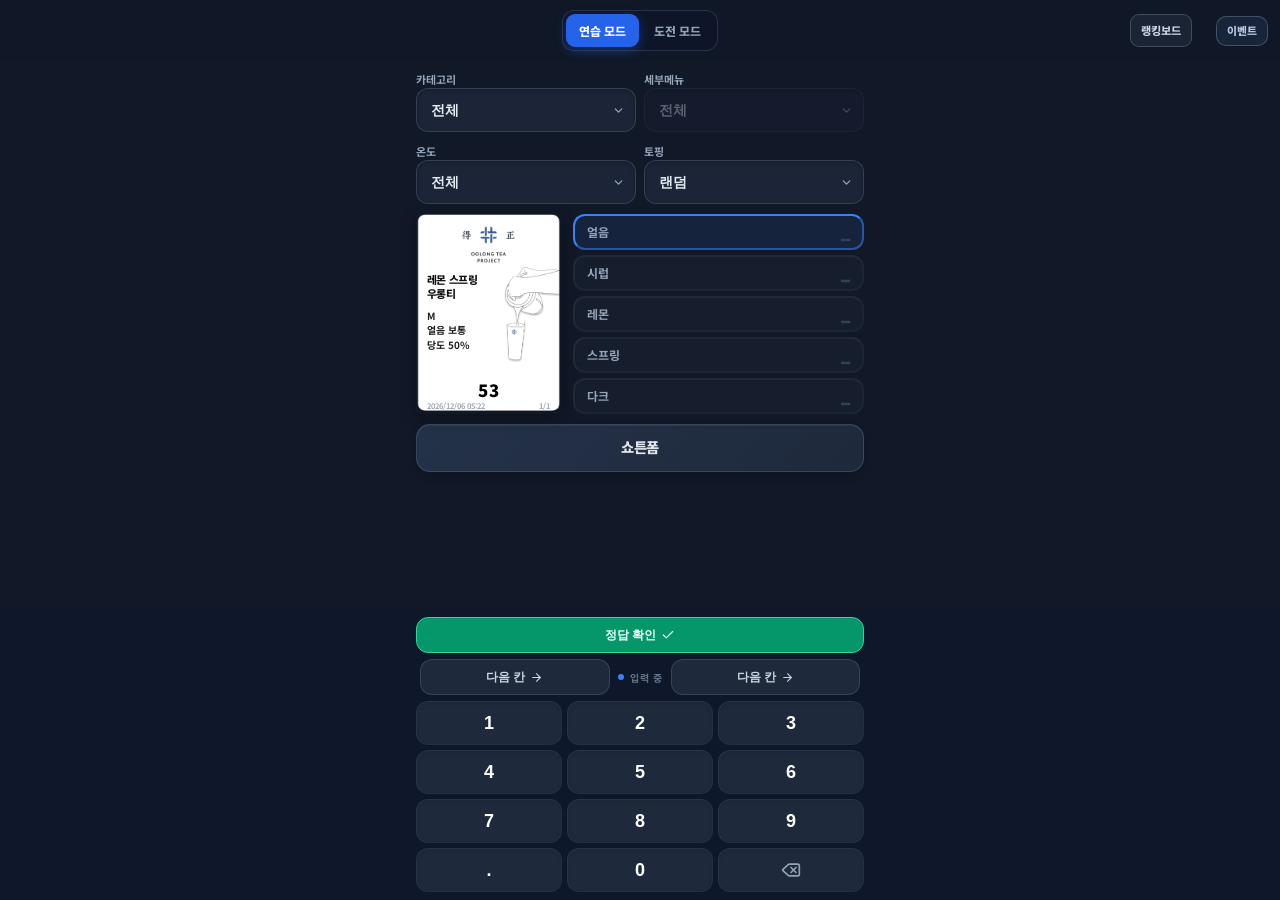
==== index.html @ 14702114 "Show Google login above event overlay" ====
<!DOCTYPE html>
<html lang="ko">
<head>
  <meta charset="utf-8">
  <meta name="viewport" content="width=device-width, initial-scale=1, maximum-scale=1, viewport-fit=cover, user-scalable=no">
  <title>더정 우롱티 프로젝트 - 트레이닝 룸</title>
  <meta name="description" content="매장 통합 관리 가이드 시스템">
  <meta http-equiv="Cache-Control" content="no-cache, no-store, must-revalidate">
  <meta http-equiv="Pragma" content="no-cache">
  <meta http-equiv="Expires" content="0">
  <meta name="app-build" content="1792740400">
  <link rel="preconnect" href="https://fonts.googleapis.com">
  <link rel="preconnect" href="https://fonts.gstatic.com" crossorigin>
  <link href="https://fonts.googleapis.com/css2?family=Noto+Sans+KR:wght@400;500;600;700;800;900&family=Noto+Serif+KR:wght@700;900&family=Outfit:wght@600;700;800;900&display=swap" rel="stylesheet">
  <link rel="stylesheet" href="style.css?v=1792740600">
</head>
<body class="antialiased bg-[#111827] text-white">
  <div class="app-wrapper min-h-[100dvh] flex flex-col font-outfit pb-4 safe-bottom relative">
    
    <!-- Top Bar Navigation -->
    <header class="quiz-header px-4 py-2.5 sm:px-6 border-b border-white/5 bg-[#111827]/90 backdrop-blur-md z-10">
      <div class="mode-switch" role="tablist" aria-label="퀴즈 모드 선택">
        <button id="btnPracticeMode" class="mode-switch__button is-active" type="button" role="tab" aria-selected="true">연습 모드</button>
        <button id="btnChallengeMode" class="mode-switch__button" type="button" role="tab" aria-selected="false">도전 모드</button>
      </div>
      <button id="btnEventMode" class="event-board-button" type="button" aria-selected="false">이벤트</button>
      <button id="btnRankingMode" class="ranking-board-button hidden" type="button" aria-selected="false">랭킹보드</button>
      <div id="challengeTimer" class="challenge-timer hidden" aria-live="polite">00:00</div>
    </header>

    <!-- Main Stage Content -->
    <div id="quizMain" class="flex-1 overflow-y-auto px-4 pt-2.5 pb-2">
      <div class="max-w-md mx-auto pb-2">
        
        <!-- Filter Controls (Sequential: Category -> Submenu -> Temp -> Topping) -->
        <div id="filterPanel" class="flex flex-col gap-2 mb-2.5 animate-in fade-in relative z-20">
          <!-- Row 1: Category & Submenu Dropdowns -->
          <div class="grid grid-cols-2 gap-2">
            <div>
              <label class="block text-[11px] font-bold text-slate-400 mb-1 ml-0.5">카테고리</label>
              <select id="selectCategory" class="filter-select w-full" title="카테고리 선택">
                <option value="all">전체</option>
                <option value="오리지널 티">오리지널 티</option>
                <option value="클래식 밀크티">클래식 밀크티</option>
                <option value="신선한 우유">신선한 우유</option>
                <option value="치즈 밀크폼">치즈 밀크폼</option>
                <option value="더블 과일티">더블 과일티</option>
              </select>
            </div>
            <div>
              <label class="block text-[11px] font-bold text-slate-400 mb-1 ml-0.5">세부메뉴</label>
              <select id="selectMenu" disabled class="filter-select w-full" title="세부메뉴 선택">
                <option value="all">전체</option>
              </select>
            </div>
          </div>

          <!-- Row 2: Temperature & Topping Combination Filters -->
          <div class="grid grid-cols-2 gap-2">
            <div>
              <label class="block text-[11px] font-bold text-slate-400 mb-1 ml-0.5">온도</label>
              <select id="selectTemp" class="filter-select w-full" title="온도 선택">
                <option value="all">전체</option>
                <option value="ice">ICE</option>
                <option value="hot">HOT</option>
              </select>
            </div>
            <div>
              <label class="block text-[11px] font-bold text-slate-400 mb-1 ml-0.5">토핑</label>
              <select id="selectTopping" class="filter-select w-full" title="토핑 선택">
                <option value="all">랜덤</option>
                <option value="with">토핑 O</option>
                <option value="without">토핑 X</option>
              </select>
            </div>
          </div>
        </div>

        <!-- Problem Stage: Left Sticker & Right Fields (Top-Aligned) -->
        <div id="quizProblemStage" class="flex flex-row gap-3 mt-1 items-start">
          
          <!-- Exact Photo-Matched Sticker Card (Noto Sans KR font on dejeng_real_bg.png) -->
          <div id="dejengSticker" class="dejeng-sticker-card shrink-0">
            <!-- Dynamically populated via renderSticker() -->
          </div>

          <!-- Right Column: Recipe Fields (Top aligned with sticker) -->
          <div class="flex-1 flex flex-col min-w-0">
            <div id="recipeFieldsContainer" class="flex flex-col gap-2">
              <!-- Dynamically populated via renderInputFields() -->
            </div>
          </div>

        </div>

        <!-- Shorten Form Quick Access (라벨지 - 넘버패드 사이 항시 노출) -->
        <div id="shortenPromptContainer" class="mt-2">
          <button id="btnProblemShorten" type="button" class="problem-shorten-button">
            <span class="problem-shorten-button__label">쇼튼폼</span>
          </button>
          <button id="btnRestartChallenge" type="button" class="challenge-restart-button hidden">다시하기</button>
          <p id="challengeRuleNotice" class="challenge-rule-notice hidden">도전 모드 · 빈칸 오답 2개까지 기록 반영</p>
          <div id="challengeAllowance" class="challenge-allowance hidden" aria-live="polite">
            <span class="challenge-allowance__label">오답 허용</span>
            <span id="challengeAllowanceOne" class="challenge-allowance__life" aria-hidden="true"></span>
            <span id="challengeAllowanceTwo" class="challenge-allowance__life" aria-hidden="true"></span>
            <strong id="challengeAllowanceText">2 / 2</strong>
          </div>
        </div>

        <section id="challengeRankingComingSoon" class="ranking-coming-soon hidden" aria-live="polite">
          <p>COMING SOON</p>
        </section>
        <section id="challengeEvent" class="challenge-event hidden" aria-labelledby="challengeEventTitle">
          <header class="challenge-event__header">
            <p>EVENT</p>
            <h2 id="challengeEventTitle">7등의 시간을 맞춰라!!!</h2>
            <span>7등 기록의 초와 1/100초를 맞혀 보세요</span>
          </header>
          <p id="challengePredictionSaved" class="challenge-event__saved" aria-live="polite"></p>
          <button id="btnOpenPredictionModal" class="challenge-event__apply" type="button">응모하기</button>

          <section class="challenge-event__mystery" aria-label="비공개 내 순위">
            <p class="challenge-event__mystery-label">랭킹보드</p>
            <div class="challenge-event__slots">
              <div>???</div><div>???</div><div>???</div>
              <div id="challengeEventMyRecord" class="challenge-event__slot--mine">???</div>
              <div>???</div><div>???</div><div>???</div>
            </div>
          </section>
          <button id="btnStartChallengeFromEvent" class="challenge-event__start" type="button">음료퀴즈 도전하기</button>
        </section>
        <section id="challengeRanking" class="challenge-ranking hidden" aria-live="polite" aria-hidden="true">
          <header class="challenge-ranking__title">
            <span aria-hidden="true">🏆</span>
            <div>
              <p>CHALLENGE LEADERBOARD</p>
              <h2>랭킹보드</h2>
            </div>
          </header>
          <div class="challenge-ranking__grid">
            <section class="challenge-ranking__section challenge-ranking__section--alltime">
              <header><span aria-hidden="true">🏅</span><h3>역대 기록</h3></header>
              <div id="challengeAllTimeRanking" class="challenge-ranking__list"></div>
              <button id="btnShowAllTimeRanking" class="challenge-ranking__more" type="button">전체 순위</button>
            </section>
            <section class="challenge-ranking__section challenge-ranking__section--monthly">
              <header><span aria-hidden="true">↻</span><h3>이번 달 랭킹</h3></header>
              <div id="challengeCurrentRanking" class="challenge-ranking__list"></div>
            </section>
            <section id="challengePastRankings" class="challenge-ranking__section challenge-ranking__section--champion hidden">
              <header><span aria-hidden="true">♛</span><h3>과거 월간 챔피언</h3></header>
              <div id="challengePastRankingList"></div>
            </section>
          </div>
        </section>

      </div>
    </div>

    <!-- Bottom Controls & Keypad (Fixed Dock) -->
    <div id="quizDock" class="border-t border-white/5 bg-slate-900 flex-shrink-0 p-3 pb-6 safe-bottom">
      <div class="max-w-md mx-auto">
        
        <button id="btnAction" type="button" class="quiz-check-button">
          <span>정답 확인</span>
          <svg xmlns="http://www.w3.org/2000/svg" width="14" height="14" viewBox="0 0 24 24" fill="none" stroke="currentColor" stroke-width="2" stroke-linecap="round" stroke-linejoin="round"><polyline points="20 6 9 17 4 12"/></svg>
        </button>

        <!-- Dual next controls -->
        <div class="quiz-action-row mb-2.5 px-1">
          <button id="btnNextField" type="button" class="quiz-next-button">
            <span>다음 칸</span>
            <svg xmlns="http://www.w3.org/2000/svg" width="13" height="13" viewBox="0 0 24 24" fill="none" stroke="currentColor" stroke-width="2" stroke-linecap="round" stroke-linejoin="round"><path d="M5 12h14"/><path d="m12 5 7 7-7 7"/></svg>
          </button>
          
          <span class="text-[10px] font-bold text-slate-500 uppercase tracking-widest flex items-center gap-1.5 text-center">
            <div id="statusDot" class="w-1.5 h-1.5 rounded-full animate-pulse shrink-0 bg-blue-500"></div>
            <span id="statusText">입력 중</span>
          </span>

          <button id="btnNextFieldRight" type="button" class="quiz-next-button">
            <span>다음 칸</span>
            <svg xmlns="http://www.w3.org/2000/svg" width="13" height="13" viewBox="0 0 24 24" fill="none" stroke="currentColor" stroke-width="2" stroke-linecap="round" stroke-linejoin="round"><path d="M5 12h14"/><path d="m12 5 7 7-7 7"/></svg>
          </button>
        </div>

        <!-- Numeric Keypad Grid (1-9, ., 0, DEL) -->
        <div class="grid grid-cols-3 gap-1.5 sm:gap-2">
          <button type="button" class="pad-key-btn h-11 sm:h-13 rounded-xl flex items-center justify-center text-lg sm:text-xl font-black transition-all border shadow-inner bg-slate-800 hover:bg-slate-700 active:bg-slate-600 text-white border-white/5" data-key="1">1</button>
          <button type="button" class="pad-key-btn h-11 sm:h-13 rounded-xl flex items-center justify-center text-lg sm:text-xl font-black transition-all border shadow-inner bg-slate-800 hover:bg-slate-700 active:bg-slate-600 text-white border-white/5" data-key="2">2</button>
          <button type="button" class="pad-key-btn h-11 sm:h-13 rounded-xl flex items-center justify-center text-lg sm:text-xl font-black transition-all border shadow-inner bg-slate-800 hover:bg-slate-700 active:bg-slate-600 text-white border-white/5" data-key="3">3</button>
          <button type="button" class="pad-key-btn h-11 sm:h-13 rounded-xl flex items-center justify-center text-lg sm:text-xl font-black transition-all border shadow-inner bg-slate-800 hover:bg-slate-700 active:bg-slate-600 text-white border-white/5" data-key="4">4</button>
          <button type="button" class="pad-key-btn h-11 sm:h-13 rounded-xl flex items-center justify-center text-lg sm:text-xl font-black transition-all border shadow-inner bg-slate-800 hover:bg-slate-700 active:bg-slate-600 text-white border-white/5" data-key="5">5</button>
          <button type="button" class="pad-key-btn h-11 sm:h-13 rounded-xl flex items-center justify-center text-lg sm:text-xl font-black transition-all border shadow-inner bg-slate-800 hover:bg-slate-700 active:bg-slate-600 text-white border-white/5" data-key="6">6</button>
          <button type="button" class="pad-key-btn h-11 sm:h-13 rounded-xl flex items-center justify-center text-lg sm:text-xl font-black transition-all border shadow-inner bg-slate-800 hover:bg-slate-700 active:bg-slate-600 text-white border-white/5" data-key="7">7</button>
          <button type="button" class="pad-key-btn h-11 sm:h-13 rounded-xl flex items-center justify-center text-lg sm:text-xl font-black transition-all border shadow-inner bg-slate-800 hover:bg-slate-700 active:bg-slate-600 text-white border-white/5" data-key="8">8</button>
          <button type="button" class="pad-key-btn h-11 sm:h-13 rounded-xl flex items-center justify-center text-lg sm:text-xl font-black transition-all border shadow-inner bg-slate-800 hover:bg-slate-700 active:bg-slate-600 text-white border-white/5" data-key="9">9</button>
          <button type="button" class="pad-key-btn h-11 sm:h-13 rounded-xl flex items-center justify-center text-lg sm:text-xl font-black transition-all border shadow-inner bg-slate-800 hover:bg-slate-700 active:bg-slate-600 text-white border-white/5" data-key=".">.</button>
          <button type="button" class="pad-key-btn h-11 sm:h-13 rounded-xl flex items-center justify-center text-lg sm:text-xl font-black transition-all border shadow-inner bg-slate-800 hover:bg-slate-700 active:bg-slate-600 text-white border-white/5" data-key="0">0</button>
          <button type="button" class="pad-key-btn h-11 sm:h-13 rounded-xl flex items-center justify-center text-lg sm:text-xl font-black transition-all border shadow-inner bg-slate-800 hover:bg-slate-700 active:bg-slate-600 text-white border-white/5" data-key="DEL">
            <svg xmlns="http://www.w3.org/2000/svg" width="20" height="20" viewBox="0 0 24 24" fill="none" stroke="currentColor" stroke-width="2" stroke-linecap="round" stroke-linejoin="round" class="text-slate-400">
              <path d="M10 5a2 2 0 0 0-1.344.519l-6.328 5.74a1 1 0 0 0 0 1.481l6.328 5.741A2 2 0 0 0 10 19h10a2 2 0 0 0 2-2V7a2 2 0 0 0-2-2z"/>
              <path d="m12 9 6 6"/>
              <path d="m18 9-6 6"/>
            </svg>
          </button>
        </div>

      </div>
    </div>

  </div>

  <!-- Shorten Form Modal (쇼튼 폼 팝업 - 원본 이미지) -->
  <div id="shortenModal" class="shorten-modal-overlay">
    <div id="shortenModalCard" class="shorten-modal-card">
      <img id="shortenModalImage" src="shorten_table.png" alt="Formula Shorten Reference Table. Pinch with two fingers to zoom." class="w-full h-auto block select-none rounded">
    </div>
  </div>

  <!-- Challenge countdown: starts immediately after the mode is selected. -->
  <div id="challengeCountdown" class="challenge-countdown hidden" aria-live="assertive" aria-label="도전 시작 카운트다운">
    <strong id="challengeCountdownNumber">3</strong>
    <span>도전 시작</span>
  </div>

  <!-- Challenge mode result. Form submit remains separate so the user can review it. -->
  <div id="challengeResult" class="challenge-overlay hidden" role="dialog" aria-modal="true" aria-labelledby="challengeResultTitle">
    <section class="challenge-card">
      <p class="challenge-eyebrow">10문제 완료</p>
      <h2 id="challengeResultTitle">도전 결과</h2>
      <div id="challengeResultStats" class="challenge-result-stats"></div>
      <p id="challengeResultMessage" class="challenge-copy"></p>
      <div id="challengeEmployeePicker" class="hidden">
        <label class="challenge-label" for="challengeEmployee">기록할 직원명 선택</label>
        <select id="challengeEmployee" class="challenge-select">
          <option value="">직원명을 선택하세요</option>
        </select>
        <p id="challengeSetupError" class="challenge-error hidden" role="alert">직원명을 선택해 주세요.</p>
      </div>
      <div class="challenge-actions challenge-actions--stack">
        <button id="btnSubmitRecord" class="challenge-primary hidden" type="button">기록하기</button>
        <button id="btnSkipRecord" class="challenge-secondary" type="button">기록하지 않기</button>
      </div>
    </section>
  </div>

  <div id="challengePredictionModal" class="challenge-overlay hidden" role="dialog" aria-modal="true" aria-labelledby="challengePredictionModalTitle">
    <section class="challenge-card challenge-prediction-modal__card">
      <button id="btnClosePredictionModal" class="challenge-prediction-modal__close" type="button" aria-label="응모 창 닫기">×</button>
      <p class="challenge-eyebrow">EVENT ENTRY</p>
      <h2 id="challengePredictionModalTitle">7등의 시간을 맞춰라!!!</h2>
      <form id="challengePredictionForm" class="challenge-event__form">
        <fieldset>
          <legend>예측 초</legend>
          <div class="challenge-event__time-picker" aria-label="예측 시간 입력">
            <label><input id="challengePredictionSeconds" type="text" inputmode="numeric" pattern="[0-9]*" maxlength="2" aria-label="초" placeholder="00" autocomplete="off"><span>초</span></label>
            <b>.</b>
            <label><input id="challengePredictionCentiseconds" type="text" inputmode="numeric" pattern="[0-9]*" maxlength="2" aria-label="1/100초" placeholder="00" autocomplete="off"><span>1/100초</span></label>
          </div>
        </fieldset>
        <label class="challenge-event__employee">본인 이름
          <select id="challengePredictionEmployee" required>
            <option value="">직원명 선택</option>
          </select>
        </label>
        <button type="submit">제출</button>
      </form>
    </section>
  </div>

  <div id="allTimeRankingModal" class="ranking-modal hidden" role="dialog" aria-modal="true" aria-labelledby="allTimeRankingTitle">
    <section class="ranking-modal__card">
      <header class="ranking-modal__header">
        <div><p>🏅 전체 순위</p><h2 id="allTimeRankingTitle">역대 기록</h2></div>
        <button id="btnCloseAllTimeRanking" class="ranking-modal__close" type="button" aria-label="전체 순위 닫기">×</button>
      </header>
      <div id="challengeAllTimeFullRanking" class="ranking-modal__list"></div>
    </section>
  </div>

  <script src="https://accounts.google.com/gsi/client" async defer></script>
  <script src="record-service.js?v=1792740500"></script>
  <script src="challenge-event.js?v=1792740500"></script>
  <script src="app.js?v=1792740500"></script>
</body>
</html>
---- style.css ----
/* --- Global Reset & Color Theme matching oolongteaproject.vercel.app --- */
* {
  margin: 0;
  padding: 0;
  box-sizing: border-box;
  -webkit-tap-highlight-color: transparent;
}

body {
  font-family: 'Outfit', 'Noto Sans KR', -apple-system, BlinkMacSystemFont, sans-serif;
  background-color: #111827;
  color: #f8fafc;
  min-height: 100vh;
  min-height: 100dvh;
  overflow-x: hidden;
  user-select: none;
  -webkit-user-select: none;
}

/* Keep quiz controls at the intended scale on mobile. The shorten-form popup
   overrides this with its own two-finger zoom handler. */
html,
body,
.app-wrapper {
  touch-action: manipulation;
}

.app-wrapper {
  min-height: 100vh;
  min-height: 100dvh;
  display: flex;
  flex-direction: column;
}

/* Safe Area Support */
.safe-bottom {
  padding-bottom: env(safe-area-inset-bottom, 1rem);
}

/* Sticker Card Styles (Enforcing Noto Sans KR) */
.dejeng-sticker-card {
  width: 145px;
  height: 200px;
  background-image: url('dejeng_real_bg.png');
  background-size: 100% 100%;
  background-repeat: no-repeat;
  position: relative;
  overflow: hidden;
  border-radius: 4px;
  box-shadow: 0 4px 15px rgba(0, 0, 0, 0.3);
  font-family: 'Noto Sans KR', sans-serif !important;
  user-select: none;
  flex-shrink: 0;
}

.st-real-title {
  position: absolute;
  top: 29.5%;
  left: 7.5%;
  max-width: 90%;
  font-family: 'Noto Sans KR', sans-serif !important;
  font-size: 0.68rem;
  font-weight: 800;
  line-height: 1.25;
  color: #111111;
  letter-spacing: -0.4px;
  z-index: 2;
}

.st-real-title div {
  white-space: nowrap !important;
  overflow: visible !important;
}

.st-real-specs {
  position: absolute;
  top: 48%;
  left: 7.5%;
  max-width: 52%;
  display: flex;
  flex-direction: column;
  gap: 2px;
  font-family: 'Noto Sans KR', sans-serif !important;
  font-size: 0.62rem;
  font-weight: 700;
  color: #222222;
  line-height: 1.25;
}

.st-real-orderno {
  position: absolute;
  top: 84%;
  left: 0;
  right: 0;
  text-align: center;
  font-size: 1.05rem;
  font-weight: 900;
  color: #000000;
  line-height: 1;
  letter-spacing: 0.5px;
  font-family: 'Noto Sans KR', sans-serif !important;
}

.st-real-footer {
  position: absolute;
  top: 93%;
  left: 7.5%;
  right: 7.5%;
  display: flex;
  justify-content: space-between;
  font-size: 0.48rem;
  font-weight: 600;
  color: #9ca3af;
  font-family: 'Noto Sans KR', sans-serif !important;
}

/* 5-Field Recipe Container (Matches Sticker Card Height 200px exactly) */
.recipe-fields-5-rows {
  height: 200px;
  display: flex;
  flex-direction: column;
  gap: 5px;
}

.recipe-fields-5-rows .field-btn {
  flex: 1 1 0;
  min-height: 0;
  padding-top: 0 !important;
  padding-bottom: 0 !important;
}

.recipe-fields-5-rows .field-val-container {
  height: auto !important;
}

.recipe-fields-5-rows .field-val-text {
  font-size: 1.1rem !important;
  line-height: 1 !important;
}

/* Utility Animations */
@keyframes fadeIn {
  from { opacity: 0; transform: translateY(4px); }
  to { opacity: 1; transform: translateY(0); }
}

.animate-in {
  animation: fadeIn 0.2s cubic-bezier(0.16, 1, 0.3, 1) forwards;
}

/* Keypad Button Active States */
.pad-key-btn:active {
  transform: scale(0.96);
  background-color: #334155 !important;
}

.pad-key-btn {
  touch-action: manipulation;
  -webkit-touch-callout: none;
  user-select: none;
}

#btnNextField,
#btnNextFieldRight,
#btnAction {
  touch-action: manipulation;
  -webkit-touch-callout: none;
}

.quiz-action-row {
  display: grid;
  grid-template-columns: minmax(88px, 1fr) auto minmax(88px, 1fr);
  align-items: center;
  gap: 8px;
}

.quiz-next-button,
.quiz-check-button {
  min-height: 36px;
  border: 1px solid rgba(148, 163, 184, 0.22);
  border-radius: 12px;
  color: #cbd5e1;
  background: #1e293b;
  font-size: 0.76rem;
  font-weight: 800;
  display: inline-flex;
  align-items: center;
  justify-content: center;
  gap: 5px;
  transition: transform 120ms ease, background-color 120ms ease, border-color 120ms ease;
}

.quiz-next-button:active,
.quiz-check-button:active { transform: scale(0.97); }

.quiz-next-button--advance {
  color: #fff;
  background: #2563eb;
  border-color: #60a5fa;
}

.quiz-check-button {
  width: 100%;
  margin: 0 0 6px;
  color: #ecfdf5;
  background: #059669;
  border-color: #34d399;
}

.quiz-check-button[hidden] { display: none; }

.challenge-ranking__loading {
  color: #93c5fd;
}

/* Scrollbar polish */
::-webkit-scrollbar {
  width: 4px;
  height: 4px;
}
::-webkit-scrollbar-thumb {
  background: rgba(255, 255, 255, 0.15);
  border-radius: 4px;
}
::-webkit-scrollbar-track {
  background: transparent;
}

/* Tailwind-equivalent utility classes used in markup */
.flex { display: flex; }
.flex-col { flex-direction: column; }
.flex-row { flex-direction: row; }
.flex-1 { flex: 1 1 0%; }
.shrink-0 { flex-shrink: 0; }
.items-center { align-items: center; }
.items-start { align-items: flex-start; }
.justify-between { justify-content: space-between; }
.justify-center { justify-content: center; }
.justify-end { justify-content: flex-end; }
.gap-1 { gap: 0.25rem; }
.gap-1\.5 { gap: 0.375rem; }
.gap-2 { gap: 0.5rem; }
.gap-3 { gap: 0.75rem; }
.w-full { width: 100%; }
.min-w-0 { min-width: 0px; }
.relative { position: relative; }
.sticky { position: sticky; }
.absolute { position: absolute; }
.top-0 { top: 0px; }
.top-1\/2 { top: 50%; }
.right-2 { right: 0.5rem; }
.-translate-y-1\/2 { transform: translateY(-50%); }
.overflow-hidden { overflow: hidden; }
.overflow-y-auto { overflow-y: auto; }
.rounded-sm { border-radius: 0.125rem; }
.rounded-full { border-radius: 9999px; }
.rounded-xl { border-radius: 0.75rem; }
.border { border-width: 1px; }
.border-2 { border-width: 2px; }
.border-b { border-bottom-width: 1px; }
.border-t { border-top-width: 1px; }
.border-white\/5 { border-color: rgba(255, 255, 255, 0.05); }
.border-white\/10 { border-color: rgba(255, 255, 255, 0.1); }
.border-blue-500 { border-color: #3b82f6; }
.border-emerald-500 { border-color: #10b981; }
.border-rose-500 { border-color: #f43f5e; }
.bg-\[\#111827\] { background-color: #111827; }
.bg-\[\#111827\]\/90 { background-color: rgba(17, 24, 39, 0.9); }
.bg-\[\#fcfcfa\] { background-color: #fcfcfa; }
.bg-slate-800 { background-color: #1e293b; }
.bg-slate-800\/40 { background-color: rgba(30, 41, 59, 0.4); }
.bg-slate-800\/80 { background-color: rgba(30, 41, 59, 0.8); }
.bg-slate-900 { background-color: #0f172a; }
.bg-blue-500 { background-color: #3b82f6; }
.bg-blue-500\/10 { background-color: rgba(59, 130, 246, 0.1); }
.bg-blue-600 { background-color: #2563eb; }
.bg-emerald-500 { background-color: #10b981; }
.bg-emerald-500\/10 { background-color: rgba(16, 185, 129, 0.1); }
.bg-emerald-600 { background-color: #059669; }
.bg-rose-500 { background-color: #f43f5e; }
.bg-rose-500\/10 { background-color: rgba(244, 63, 94, 0.1); }
.text-white { color: #ffffff; }
.text-black { color: #000000; }
.text-slate-300 { color: #cbd5e1; }
.text-slate-400 { color: #94a3b8; }
.text-slate-500 { color: #64748b; }
.text-slate-700 { color: #334155; }
.text-amber-400 { color: #fbbf24; }
.text-emerald-500 { color: #10b981; }
.text-rose-500 { color: #f43f5e; }
.p-2\.5 { padding: 0.625rem; }
.p-3 { padding: 0.75rem; }
.px-1 { padding-left: 0.25rem; padding-right: 0.25rem; }
.px-3 { padding-left: 0.75rem; padding-right: 0.75rem; }
.px-3\.5 { padding-left: 0.875rem; padding-right: 0.875rem; }
.px-4 { padding-left: 1rem; padding-right: 1rem; }
.py-2 { padding-top: 0.5rem; padding-bottom: 0.5rem; }
.py-2\.5 { padding-top: 0.625rem; padding-bottom: 0.625rem; }
.pb-0 { padding-bottom: 0px; }
.pb-2 { padding-bottom: 0.5rem; }
.pb-6 { padding-bottom: 1.5rem; }
.mb-2 { margin-bottom: 0.5rem; }
.mb-2\.5 { margin-bottom: 0.625rem; }
.mb-3 { margin-bottom: 0.75rem; }
.mb-3\.5 { margin-bottom: 0.875rem; }
.mt-auto { margin-top: auto; }
.mt-0\.5 { margin-top: 0.125rem; }
.mt-2 { margin-top: 0.5rem; }
.h-6 { height: 1.5rem; }
.h-9 { height: 2.25rem; }
.h-10 { height: 2.5rem; }
.h-11 { height: 2.75rem; }
.w-8 { width: 2rem; }
.w-10 { width: 2.5rem; }
.w-1\.5 { width: 0.375rem; }
.h-1\.5 { height: 0.375rem; }
.w-\[140px\] { width: 140px; }
.h-\[190px\] { height: 190px; }
.text-\[5px\] { font-size: 5px; }
.text-\[6px\] { font-size: 6px; }
.text-\[10px\] { font-size: 10px; }
.text-\[11px\] { font-size: 11px; }
.text-\[13px\] { font-size: 13px; }
.text-xs { font-size: 0.75rem; line-height: 1rem; }
.text-sm { font-size: 0.875rem; line-height: 1.25rem; }
.text-base { font-size: 1rem; line-height: 1.5rem; }
.text-lg { font-size: 1.125rem; line-height: 1.75rem; }
.text-xl { font-size: 1.25rem; line-height: 1.75rem; }
.font-bold { font-weight: 700; }
.font-extrabold { font-weight: 800; }
.font-black { font-weight: 900; }
.font-medium { font-weight: 500; }
.leading-none { line-height: 1; }
.leading-tight { line-height: 1.25; }
.tracking-tight { letter-spacing: -0.025em; }
.tracking-tighter { letter-spacing: -0.05em; }
.tracking-wider { letter-spacing: 0.05em; }
.tracking-widest { letter-spacing: 0.1em; }
.uppercase { text-transform: uppercase; }
.text-center { text-align: center; }
.opacity-60 { opacity: 0.6; }
.opacity-90 { opacity: 0.9; }
.cursor-pointer { cursor: pointer; }
.cursor-not-allowed { cursor: not-allowed; }
.grid { display: grid; }
.grid-cols-2 { grid-template-columns: repeat(2, minmax(0, 1fr)); }
.grid-cols-3 { grid-template-columns: repeat(3, minmax(0, 1fr)); }
.shadow-inner { box-shadow: inset 0 2px 4px 0 rgba(0, 0, 0, 0.06); }
.shadow-lg { box-shadow: 0 10px 15px -3px rgba(0, 0, 0, 0.1), 0 4px 6px -2px rgba(0, 0, 0, 0.05); }
.backdrop-blur-md { backdrop-filter: blur(12px); -webkit-backdrop-filter: blur(12px); }
.transition-all { transition-property: all; transition-timing-function: cubic-bezier(0.4, 0, 0.2, 1); transition-duration: 150ms; }
.active\:scale-95:active { transform: scale(0.95); }
.hover\:bg-slate-700:hover { background-color: #334155; }
.hover\:bg-blue-500:hover { background-color: #3b82f6; }
.hover\:bg-emerald-500:hover { background-color: #10b981; }
.max-w-md { max-width: 28rem; }
.mx-auto { margin-left: auto; margin-right: auto; }
.pr-5 { padding-right: 1.25rem; }
.pt-2\.5 { padding-top: 0.625rem; }
.mt-1 { margin-top: 0.25rem; }
.gap-1\.5 { gap: 0.375rem; }
.z-10 { z-index: 10; }
.z-20 { z-index: 20; }

/* Filter Dropdown Select Styling (Taller height, modern dark theme) */
.filter-select {
  height: 42px;
  min-height: 42px;
  padding: 0 28px 0 12px;
  background-color: rgba(30, 41, 59, 0.85);
  border: 1px solid rgba(255, 255, 255, 0.12);
  border-radius: 12px;
  color: #e2e8f0;
  font-size: 0.84rem;
  font-weight: 700;
  outline: none;
  cursor: pointer;
  transition: all 0.2s ease;
  box-shadow: inset 0 2px 4px rgba(0, 0, 0, 0.2);
  appearance: none;
  -webkit-appearance: none;
  background-image: url("data:image/svg+xml,%3Csvg xmlns='http://www.w3.org/2000/svg' width='14' height='14' viewBox='0 0 24 24' fill='none' stroke='%2394a3b8' stroke-width='2.5' stroke-linecap='round' stroke-linejoin='round'%3E%3Cpolyline points='6 9 12 15 18 9'%3E%3C/polyline%3E%3C/svg%3E");
  background-repeat: no-repeat;
  background-position: right 10px center;
  background-size: 13px;
  white-space: nowrap;
  text-overflow: ellipsis;
}

@media (min-width: 640px) {
  .filter-select {
    height: 44px;
    min-height: 44px;
    padding: 0 32px 0 14px;
    font-size: 0.90rem;
  }
}

.filter-select optgroup {
  background-color: #0f172a;
  color: #94a3b8;
  font-weight: 700;
  font-size: 12px;
}

.filter-select:hover {
  border-color: rgba(255, 255, 255, 0.22);
  background-color: rgba(30, 41, 59, 0.95);
}

.filter-select:focus {
  border-color: #3b82f6;
  box-shadow: 0 0 0 2px rgba(59, 130, 246, 0.25);
}

.filter-select:disabled {
  opacity: 0.35;
  cursor: not-allowed;
}

.filter-select option {
  background-color: #1e293b;
  color: #f8fafc;
  font-size: 14px;
  padding: 8px 12px;
}

/* Shorten form quick access: meets the 44px minimum touch target on mobile. */
#shortenPromptContainer {
  margin-top: 10px;
}

.problem-shorten-button {
  width: 100%;
  min-height: 48px;
  padding: 0 17px;
  display: flex;
  align-items: center;
  justify-content: center;
  gap: 9px;
  border: 1px solid rgba(148, 163, 184, 0.22);
  border-radius: 14px;
  color: #e2e8f0;
  background: linear-gradient(135deg, #243249 0%, #1e293b 100%);
  box-shadow: inset 0 1px 0 rgba(255, 255, 255, 0.06), 0 4px 10px rgba(0, 0, 0, 0.16);
  font-family: inherit;
  font-size: 0.9rem;
  font-weight: 800;
  letter-spacing: -0.01em;
  line-height: 1;
  touch-action: manipulation;
  transition: background-color 0.15s ease, border-color 0.15s ease, transform 0.1s ease;
}

.problem-shorten-button:hover,
.problem-shorten-button:focus-visible {
  border-color: rgba(148, 163, 184, 0.46);
  color: #ffffff;
  background: #334155;
  outline: none;
}

.problem-shorten-button:active {
  transform: scale(0.985);
  background: #162033;
}

.challenge-restart-button {
  width: 100%;
  min-height: 43px;
  margin-top: 8px;
  border: 1px solid rgba(251, 113, 133, 0.34);
  border-radius: 13px;
  background: rgba(76, 20, 42, 0.42);
  color: #fecdd3;
  font: 800 0.82rem/1 'Noto Sans KR', sans-serif;
  cursor: pointer;
}

.challenge-restart-button:active { transform: scale(0.985); }

.challenge-rule-notice {
  margin: 8px 0 0;
  color: #94a3b8;
  text-align: center;
  font: 700 0.67rem/1.35 'Noto Sans KR', sans-serif;
}

.challenge-allowance {
  display: flex;
  align-items: center;
  justify-content: center;
  gap: 6px;
  margin-top: 7px;
  color: #cbd5e1;
}

.challenge-allowance__label {
  margin-right: 2px;
  font: 800 0.68rem/1 'Noto Sans KR', sans-serif;
}

.challenge-allowance__life {
  width: 11px;
  height: 11px;
  border: 2px solid #fb7185;
  border-radius: 50%;
  background: #fb7185;
  box-shadow: 0 0 9px rgba(251, 113, 133, 0.6);
  transition: background-color 0.2s ease, border-color 0.2s ease, box-shadow 0.2s ease, transform 0.2s ease;
}

.challenge-allowance__life.is-lost {
  border-color: #475569;
  background: transparent;
  box-shadow: none;
  transform: scale(0.82);
}

.challenge-allowance strong {
  min-width: 27px;
  margin-left: 2px;
  color: #f8fafc;
  font: 800 0.7rem/1 'Outfit', sans-serif;
  font-variant-numeric: tabular-nums;
}

@media (max-width: 374px) {
  .problem-shorten-button {
    min-height: 46px;
    border-radius: 13px;
  }
}

/* Visibility Utility */
.hidden {
  display: none !important;
}

/* Shorten Form Modal Popup - Store Printout Exact Image */
.shorten-modal-overlay {
  display: none !important;
  position: fixed !important;
  top: 0 !important;
  left: 0 !important;
  right: 0 !important;
  bottom: 0 !important;
  width: 100vw !important;
  height: 100vh !important;
  z-index: 99999 !important;
  align-items: center !important;
  justify-content: center !important;
  padding: 8px !important;
  background-color: rgba(0, 0, 0, 0.8) !important;
  backdrop-filter: blur(4px) !important;
  -webkit-backdrop-filter: blur(4px) !important;
  cursor: pointer !important;
  user-select: none !important;
}

.shorten-modal-overlay.active {
  display: flex !important;
}

.shorten-modal-card {
  background-color: #ffffff !important;
  border-radius: 6px !important;
  box-shadow: 0 25px 50px -12px rgba(0, 0, 0, 0.85) !important;
  max-width: 640px !important;
  width: 100% !important;
  max-height: 95vh !important;
  overflow: auto !important;
  padding: 4px !important;
  cursor: pointer !important;
  touch-action: pan-x pan-y !important;
  overscroll-behavior: contain;
}

.shorten-modal-card img {
  width: var(--shorten-image-width, 100%) !important;
  max-width: none !important;
  height: auto !important;
  display: block !important;
  border-radius: 4px !important;
  transform-origin: top left;
  transition: none;
}

/* Challenge mode: mobile-first controls and dialogs */
.quiz-header {
  position: relative;
  display: flex;
  align-items: center;
  justify-content: center;
  min-height: 48px;
}

.mode-switch {
  display: inline-flex;
  padding: 3px;
  gap: 2px;
  border: 1px solid rgba(148, 163, 184, 0.2);
  border-radius: 12px;
  background: rgba(15, 23, 42, 0.72);
}

.mode-switch__button {
  min-height: 33px;
  padding: 0 13px;
  border: 0;
  border-radius: 9px;
  background: transparent;
  color: #94a3b8;
  font: 800 0.75rem/1 'Noto Sans KR', sans-serif;
  cursor: pointer;
  -webkit-tap-highlight-color: transparent;
}

.mode-switch__button.is-active {
  background: #2563eb;
  color: #fff;
  box-shadow: 0 4px 12px rgba(37, 99, 235, 0.35);
}

.challenge-timer {
  position: absolute;
  left: 16px;
  color: #f8fafc;
  font: 800 0.85rem/1 'Outfit', sans-serif;
  font-variant-numeric: tabular-nums;
}

.ranking-board-button {
  position: absolute;
  right: 88px;
  min-height: 33px;
  padding: 0 10px;
  border: 1px solid rgba(148, 163, 184, 0.32);
  border-radius: 9px;
  background: rgba(30, 41, 59, 0.78);
  color: #cbd5e1;
  font: 800 0.7rem/1 'Noto Sans KR', sans-serif;
  cursor: pointer;
}

.ranking-board-button.is-active {
  border-color: #60a5fa;
  background: #1d4ed8;
  color: #fff;
}

.challenge-countdown {
  position: fixed;
  inset: 0;
  z-index: 100000;
  display: flex;
  flex-direction: column;
  align-items: center;
  justify-content: center;
  gap: 10px;
  /* Countdown is a true transition screen: the quiz behind it must not show. */
  background: #020617;
  color: #fff;
  pointer-events: none;
}

.challenge-countdown strong {
  color: #60a5fa;
  font: 900 clamp(6rem, 35vw, 10rem)/0.8 'Outfit', sans-serif;
  font-variant-numeric: tabular-nums;
}

.challenge-countdown span {
  font: 800 1rem/1 'Noto Sans KR', sans-serif;
  letter-spacing: 0.12em;
}

.challenge-overlay {
  position: fixed;
  inset: 0;
  z-index: 100000;
  display: flex;
  align-items: center;
  justify-content: center;
  padding: 20px;
  background: rgba(2, 6, 23, 0.8);
  backdrop-filter: blur(8px);
  -webkit-backdrop-filter: blur(8px);
}

.challenge-card {
  width: min(100%, 380px);
  padding: 25px 20px 20px;
  border: 1px solid rgba(148, 163, 184, 0.26);
  border-radius: 22px;
  background: #17243a;
  box-shadow: 0 24px 60px rgba(0, 0, 0, 0.45);
}

.challenge-eyebrow {
  margin: 0 0 5px;
  color: #60a5fa;
  font: 800 0.68rem/1.2 'Noto Sans KR', sans-serif;
  letter-spacing: 0.08em;
}

.challenge-card h2 {
  margin: 0;
  color: #fff;
  font: 800 1.45rem/1.25 'Noto Sans KR', sans-serif;
}

.challenge-copy {
  margin: 12px 0 18px;
  color: #cbd5e1;
  font: 500 0.82rem/1.6 'Noto Sans KR', sans-serif;
  word-break: keep-all;
}

.challenge-label {
  display: block;
  margin-bottom: 7px;
  color: #cbd5e1;
  font: 700 0.78rem/1 'Noto Sans KR', sans-serif;
}

.challenge-select {
  width: 100%;
  min-height: 52px;
  padding: 0 14px;
  border: 1px solid #475569;
  border-radius: 13px;
  background: #0f1b2e;
  color: #f8fafc;
  font: 700 0.93rem 'Noto Sans KR', sans-serif;
}

.challenge-error {
  margin: 8px 0 0;
  color: #fda4af;
  font: 700 0.74rem/1.3 'Noto Sans KR', sans-serif;
}

.challenge-actions {
  display: flex;
  gap: 9px;
  margin-top: 20px;
}

.challenge-actions--stack { flex-direction: column; }

.challenge-primary,
.challenge-secondary {
  display: flex;
  min-height: 49px;
  flex: 1;
  align-items: center;
  justify-content: center;
  padding: 0 14px;
  border-radius: 13px;
  font: 800 0.85rem/1 'Noto Sans KR', sans-serif;
  text-decoration: none;
  cursor: pointer;
}

.challenge-primary { border: 1px solid #60a5fa; background: #2563eb; color: #fff; }
.challenge-secondary { border: 1px solid #475569; background: #1e293b; color: #cbd5e1; }

.challenge-result-stats {
  display: grid;
  grid-template-columns: 1fr 1fr;
  gap: 8px;
  margin-top: 18px;
}

.challenge-result-stats div {
  padding: 11px;
  border-radius: 12px;
  background: #0f1b2e;
}

.challenge-result-stats span,
.challenge-result-stats strong { display: block; }
.challenge-result-stats span { margin-bottom: 4px; color: #94a3b8; font: 700 0.67rem/1 'Noto Sans KR', sans-serif; }
.challenge-result-stats strong { color: #fff; font: 800 0.94rem/1.2 'Noto Sans KR', sans-serif; }

.challenge-ranking {
  margin-top: 8px;
  padding: 24px 18px 18px;
  border: 1px solid rgba(96, 165, 250, 0.3);
  border-radius: 20px;
  background: #17243a;
}

.challenge-ranking__section + .challenge-ranking__section { margin-top: 22px; }

.challenge-ranking h2 {
  margin: 0 0 10px;
  color: #fff;
  font: 800 1.35rem/1.25 'Noto Sans KR', sans-serif;
}

.challenge-ranking__past-month + .challenge-ranking__past-month { margin-top: 14px; }
.challenge-ranking__past-month h3 { margin: 0 0 7px; color: #93c5fd; font: 800 0.82rem/1 'Noto Sans KR', sans-serif; }

.challenge-ranking__list {
  margin: 16px 0;
  overflow: hidden;
  border: 1px solid rgba(148, 163, 184, 0.16);
  border-radius: 14px;
}

.challenge-ranking__row {
  display: grid;
  grid-template-columns: 32px 1fr auto;
  align-items: center;
  min-height: 48px;
  padding: 0 12px;
  border-bottom: 1px solid rgba(148, 163, 184, 0.12);
  background: #0f1b2e;
}

.challenge-ranking__row:last-child { border-bottom: 0; }
.challenge-ranking__row span { color: #60a5fa; font: 900 0.9rem/1 'Outfit', sans-serif; }
.challenge-ranking__row strong { color: #f8fafc; font: 800 0.82rem/1 'Noto Sans KR', sans-serif; }
.challenge-ranking__row em { color: #cbd5e1; font: 800 0.86rem/1 'Outfit', sans-serif; font-style: normal; font-variant-numeric: tabular-nums; }
.challenge-ranking__empty { margin: 0; padding: 22px 12px; color: #94a3b8; text-align: center; font: 700 0.78rem/1.4 'Noto Sans KR', sans-serif; }

/* Ranking board / Hall of Fame */
.challenge-ranking {
  margin-top: 4px;
  padding: 0;
  border: 0;
  border-radius: 0;
  background: transparent;
}

.challenge-ranking__title {
  display: flex;
  align-items: center;
  gap: 9px;
  margin: 4px 2px 15px;
}

.challenge-ranking__title span { font-size: 1.7rem; filter: drop-shadow(0 0 10px rgba(251, 191, 36, 0.35)); }
.challenge-ranking__title h2 { margin: 0; color: #f8fafc; font: 900 1.45rem/1 'Noto Sans KR', sans-serif; letter-spacing: -0.04em; }

.challenge-ranking__grid {
  display: grid;
  grid-template-columns: minmax(0, 1fr) minmax(0, 1fr);
  grid-template-areas:
    'monthly alltime'
    'champion alltime';
  align-items: start;
  gap: 12px;
}

.challenge-ranking__section--monthly { grid-area: monthly; }
.challenge-ranking__section--champion { grid-area: champion; }
.challenge-ranking__section--alltime { grid-area: alltime; align-self: stretch; }

.challenge-ranking__section {
  position: relative;
  overflow: hidden;
  margin: 0 !important;
  padding: 16px;
  border: 1px solid rgba(148, 163, 184, 0.22);
  border-radius: 20px;
  background: linear-gradient(145deg, #26364d 0%, #17243a 78%);
  box-shadow: inset 0 1px 0 rgba(255, 255, 255, 0.05), 0 12px 25px rgba(2, 6, 23, 0.2);
}

.challenge-ranking__section::after {
  position: absolute;
  top: -70px;
  right: -55px;
  width: 155px;
  height: 155px;
  border-radius: 50%;
  background: rgba(59, 130, 246, 0.13);
  content: '';
  pointer-events: none;
}

.challenge-ranking__section--champion::after { background: rgba(168, 85, 247, 0.14); }
.challenge-ranking__section--alltime::after { background: rgba(251, 191, 36, 0.13); }

.challenge-ranking__section > header {
  position: relative;
  z-index: 1;
  display: flex;
  align-items: center;
  gap: 7px;
  margin-bottom: 12px;
}

.challenge-ranking__section > header span { color: #60a5fa; font: 900 1.2rem/1 'Outfit', sans-serif; }
.challenge-ranking__section--champion > header span,
.challenge-ranking__section--champion > header h3 { color: #c084fc; }
.challenge-ranking__section--alltime > header span,
.challenge-ranking__section--alltime > header h3 { color: #fbbf24; }
.challenge-ranking__section > header h3 { margin: 0; color: #60a5fa; font: 900 0.96rem/1 'Noto Sans KR', sans-serif; }

.challenge-ranking__list {
  position: relative;
  z-index: 1;
  margin: 0;
  border: 0;
  border-radius: 0;
  background: transparent;
}

.challenge-ranking__row {
  grid-template-columns: 29px 1fr auto;
  min-height: 43px;
  padding: 0 3px;
  border-bottom: 1px solid rgba(148, 163, 184, 0.1);
  background: transparent;
}

.challenge-ranking__row span { color: #64748b; font-size: 0.88rem; }
.challenge-ranking__row:first-child span { color: #fbbf24; }
.challenge-ranking__row:nth-child(2) span { color: #cbd5e1; }
.challenge-ranking__row:nth-child(3) span { color: #d97745; }
.challenge-ranking__row strong { font-size: 0.82rem; }
.challenge-ranking__row em { color: #94a3b8; font-size: 0.8rem; }
.challenge-ranking__empty { padding: 15px 2px 6px; color: #718096; text-align: left; font-size: 0.74rem; }

.challenge-ranking__more {
  position: relative;
  z-index: 1;
  width: 100%;
  min-height: 38px;
  margin-top: 10px;
  border: 1px solid rgba(251, 191, 36, 0.28);
  border-radius: 11px;
  background: rgba(251, 191, 36, 0.07);
  color: #fcd34d;
  font: 800 0.76rem/1 'Noto Sans KR', sans-serif;
}

.challenge-ranking__more:active { transform: scale(0.985); }

.ranking-modal {
  position: fixed;
  z-index: 80;
  inset: 0;
  display: flex;
  align-items: center;
  justify-content: center;
  padding: 20px;
  background: rgba(2, 6, 23, 0.78);
  backdrop-filter: blur(7px);
}

.ranking-modal__card {
  width: min(100%, 390px);
  max-height: min(78dvh, 660px);
  overflow: hidden;
  border: 1px solid rgba(251, 191, 36, 0.28);
  border-radius: 22px;
  background: linear-gradient(145deg, #24334a, #121f34);
  box-shadow: 0 24px 55px rgba(0, 0, 0, 0.45);
}

.ranking-modal__header {
  display: flex;
  align-items: center;
  justify-content: space-between;
  padding: 18px 18px 13px;
  border-bottom: 1px solid rgba(148, 163, 184, 0.14);
}

.ranking-modal__header p { margin: 0 0 5px; color: #fbbf24; font: 800 0.7rem/1 'Noto Sans KR', sans-serif; }
.ranking-modal__header h2 { margin: 0; color: #f8fafc; font: 900 1.25rem/1 'Noto Sans KR', sans-serif; }
.ranking-modal__close { width: 35px; height: 35px; border: 1px solid rgba(148, 163, 184, 0.25); border-radius: 50%; background: #17243a; color: #cbd5e1; font-size: 1.5rem; line-height: 1; }
.ranking-modal__list { max-height: calc(min(78dvh, 660px) - 86px); overflow-y: auto; padding: 8px 18px 16px; }
.ranking-modal__list .challenge-ranking__row { min-height: 47px; }

.challenge-ranking__past-month { position: relative; z-index: 1; padding: 9px 10px; border: 1px solid rgba(192, 132, 252, 0.13); border-radius: 12px; background: rgba(15, 23, 42, 0.25); }
.challenge-ranking__past-month + .challenge-ranking__past-month { margin-top: 8px; }
.challenge-ranking__past-month h3 { color: #c084fc; font-size: 0.78rem; }
.challenge-ranking__past-month .challenge-ranking__row { min-height: 37px; }

.challenge-ranking__note { margin: 13px 4px 15px; color: #64748b; font: 700 0.68rem/1.4 'Noto Sans KR', sans-serif; }
.challenge-ranking > .challenge-primary { width: 100%; min-height: 52px; }

/* Ranking board uses a consistent two-column split: monthly history stays on
   the left while the all-time leaderboard remains fixed on the right. */
@media (min-width: 640px) {
  body.ranking-view #quizMain > .max-w-md {
    max-width: 780px !important;
  }
}

/* Ranking board: intentionally quiet, compact, and information-first. */
.challenge-ranking {
  margin-top: 10px;
}

.challenge-ranking__title {
  margin: 2px 1px 14px;
}

.challenge-ranking__title span,
.challenge-ranking__section > header span {
  display: none;
}

.challenge-ranking__title h2 {
  color: #f1f5f9;
  font-size: 1.18rem;
  letter-spacing: -0.035em;
}

.challenge-ranking__grid {
  gap: 10px;
}

.challenge-ranking__section {
  padding: 14px;
  border: 1px solid rgba(148, 163, 184, 0.16);
  border-radius: 16px;
  background: #18243a;
  box-shadow: none;
}

.challenge-ranking__section::after {
  display: none;
}

.challenge-ranking__section--alltime {
  border-color: rgba(96, 165, 250, 0.3);
  background: #17263e;
}

.challenge-ranking__section > header {
  margin-bottom: 8px;
}

.challenge-ranking__section > header h3,
.challenge-ranking__section--alltime > header h3,
.challenge-ranking__section--champion > header h3 {
  color: #cbd5e1;
  font-size: 0.76rem;
  letter-spacing: -0.01em;
}

.challenge-ranking__section--alltime > header h3 {
  color: #93c5fd;
}

.challenge-ranking__row {
  min-height: 38px;
  padding: 0 1px;
  border-bottom-color: rgba(148, 163, 184, 0.1);
}

.challenge-ranking__row span,
.challenge-ranking__row:first-child span,
.challenge-ranking__row:nth-child(2) span,
.challenge-ranking__row:nth-child(3) span {
  color: #64748b;
  font-size: 0.7rem;
}

.challenge-ranking__row strong {
  min-width: 0;
  overflow: hidden;
  text-overflow: ellipsis;
  white-space: nowrap;
  color: #e2e8f0;
  font-size: 0.78rem;
  font-weight: 700;
}

.challenge-ranking__row em {
  color: #94a3b8;
  font-size: 0.76rem;
  font-weight: 700;
}

.challenge-ranking__empty {
  padding: 10px 1px 3px;
  color: #64748b;
  font-size: 0.7rem;
}

.challenge-ranking__past-month {
  padding: 8px 9px;
  border-color: rgba(148, 163, 184, 0.14);
  border-radius: 10px;
  background: rgba(15, 23, 42, 0.28);
}

.challenge-ranking__past-month h3 {
  color: #94a3b8;
  font-size: 0.7rem;
}

.challenge-ranking__past-month .challenge-ranking__row {
  min-height: 33px;
}

.challenge-ranking__more {
  min-height: 34px;
  margin-top: 8px;
  border-color: rgba(96, 165, 250, 0.28);
  border-radius: 9px;
  background: rgba(59, 130, 246, 0.09);
  color: #93c5fd;
  font-size: 0.7rem;
}

.ranking-modal__card {
  border-color: rgba(148, 163, 184, 0.22);
  border-radius: 18px;
  background: #17243a;
  box-shadow: 0 20px 46px rgba(0, 0, 0, 0.4);
}

.ranking-modal__header p { color: #93c5fd; font-size: 0.64rem; }
.ranking-modal__header h2 { font-size: 1.05rem; }
.ranking-modal__close { border-color: rgba(148, 163, 184, 0.18); background: #20304a; font-size: 1.25rem; }

/* Ranking categories get distinct personalities without sacrificing legibility. */
.challenge-ranking__section--alltime {
  border-color: rgba(250, 204, 21, 0.38);
  background:
    radial-gradient(circle at 100% 0%, rgba(250, 204, 21, 0.18), transparent 48%),
    linear-gradient(145deg, #26304a, #172238 72%);
}

.challenge-ranking__section--monthly {
  border-color: rgba(59, 130, 246, 0.32);
  background:
    radial-gradient(circle at 0% 0%, rgba(59, 130, 246, 0.17), transparent 48%),
    linear-gradient(145deg, #182b47, #162238 72%);
}

.challenge-ranking__section--champion {
  border-color: rgba(167, 139, 250, 0.32);
  background:
    radial-gradient(circle at 0% 0%, rgba(139, 92, 246, 0.15), transparent 48%),
    linear-gradient(145deg, #292343, #1a2237 72%);
}

.challenge-ranking__section--alltime > header h3 { color: #fde68a; }
.challenge-ranking__section--monthly > header h3 { color: #93c5fd; }
.challenge-ranking__section--champion > header h3 { color: #c4b5fd; }

.challenge-ranking__row {
  position: relative;
  grid-template-columns: 26px minmax(0, 1fr) auto;
  margin: 3px 0;
  padding: 0 5px;
  border: 1px solid transparent;
  border-radius: 9px;
}

.challenge-ranking__rank {
  display: inline-flex;
  align-items: center;
  justify-content: center;
  width: 21px;
  height: 21px;
  border-radius: 7px;
  color: #94a3b8 !important;
  font-size: 0.6rem !important;
  line-height: 1;
}

.challenge-ranking__row--rank-1 {
  border-color: rgba(250, 204, 21, 0.38);
  background: linear-gradient(90deg, rgba(250, 204, 21, 0.19), rgba(250, 204, 21, 0.025));
}

.challenge-ranking__row--rank-2 {
  border-color: rgba(226, 232, 240, 0.42);
  background: linear-gradient(90deg, rgba(226, 232, 240, 0.18), rgba(148, 163, 184, 0.025));
}

.challenge-ranking__row--rank-3 {
  border-color: rgba(194, 120, 73, 0.2);
  background: linear-gradient(90deg, rgba(194, 120, 73, 0.08), rgba(194, 120, 73, 0.01));
}

.challenge-ranking__row--rank-1 strong { color: #fef3c7; }
.challenge-ranking__row--rank-2 strong { color: #f8fafc; }
.challenge-ranking__row--rank-3 strong { color: #d6b49a; }

.challenge-ranking__rank--1 { transform: scale(1.08); filter: drop-shadow(0 0 5px rgba(250, 204, 21, 0.34)); }
.challenge-ranking__rank--2 { transform: scale(1.04); filter: drop-shadow(0 0 5px rgba(226, 232, 240, 0.35)); }
.challenge-ranking__rank--3 { opacity: 0.74; filter: saturate(0.58) brightness(0.88); }

.challenge-ranking__past-month .challenge-ranking__row {
  margin: 2px 0;
}

/* Final leaderboard typography system: compact, deliberate, and number-led. */
.challenge-ranking {
  padding: 4px 0 22px;
  font-family: 'Noto Sans KR', sans-serif;
}

.challenge-ranking__title {
  margin: 0 2px 14px;
}

.challenge-ranking__title p {
  margin: 0 0 5px;
  color: #60a5fa;
  font: 800 0.56rem/1 'Outfit', sans-serif;
  letter-spacing: 0.12em;
}

.challenge-ranking__title h2 {
  color: #f8fafc;
  font: 800 1.28rem/1 'Noto Sans KR', sans-serif;
  letter-spacing: -0.055em;
}

.challenge-ranking__grid { gap: 9px; }

.challenge-ranking__section {
  padding: 12px;
  border-radius: 15px;
  box-shadow: 0 8px 22px rgba(2, 6, 23, 0.17), inset 0 1px 0 rgba(255, 255, 255, 0.035);
}

.challenge-ranking__section > header {
  min-height: 18px;
  margin-bottom: 8px;
}

.challenge-ranking__section > header h3,
.challenge-ranking__section--alltime > header h3,
.challenge-ranking__section--monthly > header h3,
.challenge-ranking__section--champion > header h3 {
  color: #cbd5e1;
  font: 700 0.67rem/1 'Noto Sans KR', sans-serif;
  letter-spacing: -0.025em;
}

.challenge-ranking__section--alltime > header h3 { color: #fde68a; }
.challenge-ranking__section--monthly > header h3 { color: #bfdbfe; }
.challenge-ranking__section--champion > header h3 { color: #ddd6fe; }

.challenge-ranking__row {
  min-height: 40px;
  grid-template-columns: 25px minmax(0, 1fr) auto;
  gap: 5px;
  margin: 4px 0;
  padding: 0 6px;
  border-radius: 10px;
}

.challenge-ranking__rank {
  width: 19px;
  height: 19px;
  border: 1px solid rgba(148, 163, 184, 0.25);
  border-radius: 50%;
  background: rgba(15, 23, 42, 0.38);
  color: #94a3b8 !important;
  font: 800 0.61rem/1 'Outfit', sans-serif !important;
  transform: none !important;
  filter: none !important;
}

.challenge-ranking__row strong {
  color: #f1f5f9;
  font: 700 0.75rem/1 'Noto Sans KR', sans-serif;
  letter-spacing: -0.035em;
}

.challenge-ranking__row em {
  color: #a8b7ca;
  font: 800 0.72rem/1 'Outfit', sans-serif;
  letter-spacing: 0.015em;
}

.challenge-ranking__row--rank-1 {
  border-color: rgba(250, 204, 21, 0.3);
  background: linear-gradient(90deg, rgba(250, 204, 21, 0.14), rgba(250, 204, 21, 0.025));
}
.challenge-ranking__row--rank-2 {
  border-color: rgba(226, 232, 240, 0.32);
  background: linear-gradient(90deg, rgba(226, 232, 240, 0.14), rgba(226, 232, 240, 0.02));
}
.challenge-ranking__row--rank-3 {
  border-color: rgba(192, 132, 92, 0.23);
  background: linear-gradient(90deg, rgba(192, 132, 92, 0.09), rgba(192, 132, 92, 0.01));
}

.challenge-ranking__rank--1 { border-color: #facc15; background: #facc15; color: #422006 !important; box-shadow: 0 0 10px rgba(250, 204, 21, 0.22); }
.challenge-ranking__rank--2 { border-color: #e2e8f0; background: #e2e8f0; color: #334155 !important; box-shadow: 0 0 10px rgba(226, 232, 240, 0.2); }
.challenge-ranking__rank--3 { border-color: #b87950; background: #b87950; color: #fff7ed !important; }
.challenge-ranking__row--rank-1 strong { color: #fff7d1; }
.challenge-ranking__row--rank-2 strong { color: #f8fafc; }
.challenge-ranking__row--rank-3 strong { color: #e4c1aa; }

.challenge-ranking__past-month {
  margin-top: 7px;
  padding: 8px;
  border-radius: 10px;
}

.challenge-ranking__past-month h3 {
  margin-bottom: 5px;
  font: 700 0.6rem/1 'Noto Sans KR', sans-serif;
}

.challenge-ranking__past-month .challenge-ranking__row {
  min-height: 35px;
  margin: 3px 0;
}

.challenge-ranking__past-month .challenge-ranking__rank {
  width: 17px;
  height: 17px;
  font-size: 0.55rem !important;
}

.challenge-ranking__more {
  min-height: 32px;
  border-radius: 8px;
  font: 700 0.63rem/1 'Noto Sans KR', sans-serif;
  letter-spacing: -0.02em;
}


@media (max-width: 374px) {
  .mode-switch__button { padding: 0 9px; }
  .challenge-timer { left: 9px; font-size: 0.75rem; }
  .ranking-board-button { right: 7px; padding: 0 7px; font-size: 0.64rem; }
}

/* Quiz modes are deliberately a single, fixed mobile screen. Rankings retain
   their own internal scroll because monthly history can be longer than one view. */
html {
  height: 100%;
  overflow: hidden;
}

body {
  height: 100dvh;
  overflow: hidden;
  overscroll-behavior: none;
}

.app-wrapper {
  height: 100dvh;
  min-height: 0;
  max-height: 100dvh;
  overflow: hidden;
  padding-bottom: 0 !important;
}

#quizMain {
  min-height: 0;
  overflow: hidden !important;
  overscroll-behavior: none;
  padding: 7px 16px 4px !important;
}

body.ranking-view #quizMain {
  overflow-y: auto !important;
  -webkit-overflow-scrolling: touch;
}

body.event-view #quizMain {
  overflow-y: auto !important;
  -webkit-overflow-scrolling: touch;
}

#quizDock {
  flex: 0 0 auto;
  padding: 8px 12px calc(8px + env(safe-area-inset-bottom, 0px)) !important;
}

#quizDock .grid { gap: 5px !important; }
#quizDock .mb-2\.5 { margin-bottom: 6px !important; }
#quizDock .pad-key-btn { height: clamp(35px, 5.2vh, 44px) !important; }

/* Phone portrait layout: filters should stay compact, while the controls that
   are used repeatedly get the available screen height and a larger hit area. */
@media (max-width: 639px) {
  .quiz-header {
    min-height: 42px;
    padding: 4px 16px !important;
  }

  #quizMain {
    padding: 4px 16px 2px !important;
  }

  #filterPanel {
    gap: 3px !important;
    margin-bottom: 4px !important;
  }

  #filterPanel label {
    margin-bottom: 1px !important;
    font-size: 10px !important;
    line-height: 1 !important;
  }

  .filter-select {
    height: 31px;
    min-height: 31px;
    border-radius: 9px;
    font-size: 0.74rem;
  }

  #quizProblemStage {
    gap: 10px;
    margin-top: 2px;
  }

  #shortenPromptContainer {
    margin-top: 6px !important;
  }

  .problem-shorten-button {
    min-height: 42px;
    border-radius: 12px;
    font-size: 0.82rem;
  }

  #quizDock {
    padding: 9px 12px calc(10px + env(safe-area-inset-bottom, 0px)) !important;
  }

  #quizDock .grid { gap: 7px !important; }
  #quizDock .pad-key-btn {
    height: clamp(48px, 6.3dvh, 56px) !important;
    font-size: 1.28rem !important;
  }

  #quizDock .quiz-check-button {
    min-height: 32px;
    margin-bottom: 5px;
    border-radius: 12px;
    font-size: 0.76rem;
  }

  #quizDock .quiz-next-button {
    min-height: 48px;
    border-radius: 13px;
    font-size: 0.88rem;
  }

  #quizDock .quiz-action-row { gap: 9px; }
}

@media (max-height: 720px) {
  .quiz-header { min-height: 38px; padding-top: 3px !important; padding-bottom: 3px !important; }
  .mode-switch__button { min-height: 28px; }
  #quizMain { padding-top: 2px !important; }
  #filterPanel { gap: 2px !important; margin-bottom: 3px !important; }
  #filterPanel label { margin-bottom: 1px !important; font-size: 9px !important; line-height: 1 !important; }
  .filter-select { height: 28px; min-height: 28px; border-radius: 8px; font-size: 0.7rem; }
  .dejeng-sticker-card { width: 108px; height: 140px; }
  .recipe-fields-5-rows { height: 140px; gap: 3px; }
  #recipeFieldsContainer.flex:not(.recipe-fields-5-rows) { gap: 4px !important; }
  #recipeFieldsContainer .field-btn { padding-top: 3px !important; padding-bottom: 3px !important; border-radius: 10px; }
  #shortenPromptContainer { margin-top: 3px !important; }
  .problem-shorten-button { min-height: 32px; font-size: 0.74rem; }
  .challenge-restart-button { min-height: 33px; margin-top: 5px; }
  .challenge-rule-notice, .challenge-allowance { margin-top: 4px; }
  #quizDock .pad-key-btn { height: 52px !important; }
  #quizDock .quiz-check-button { min-height: 30px; }
  #quizDock .quiz-next-button { min-height: 48px; }
}

/* Pre-season ranking screen: old records stay private until the two-week season begins. */
.ranking-coming-soon { min-height: min(520px, calc(100dvh - 82px)); display: flex; flex-direction: column; align-items: center; justify-content: center; padding: 34px 24px; text-align: center; border: 1px solid rgba(110,150,214,.28); border-radius: 24px; background: radial-gradient(circle at 50% 0%,rgba(59,130,246,.2),transparent 42%),linear-gradient(145deg,#152641,#0e1a2f); box-shadow: 0 18px 46px rgba(1,7,19,.35); }
.ranking-coming-soon > p { margin: 0; color: #bfdbfe; font: 900 clamp(1.05rem, 5vw, 1.45rem)/1 'Outfit', sans-serif; letter-spacing: .16em; }
.ranking-coming-soon__badge { padding: 6px 10px; border: 1px solid rgba(147,197,253,.35); border-radius: 999px; color: #bfdbfe; background: rgba(30,64,175,.2); font: 800 .62rem/1 'Outfit',sans-serif; letter-spacing: .14em; }
.ranking-coming-soon__trophy { margin: 18px 0 10px; font-size: 3.1rem; filter: drop-shadow(0 8px 12px rgba(250,204,21,.22)); }.ranking-coming-soon h2 { margin: 0; color: #f8fafc; font: 900 clamp(1.7rem,7vw,2.3rem)/1 'Noto Sans KR',sans-serif; letter-spacing: -.07em; }.ranking-coming-soon__lead { margin: 10px 0 20px; color: #b8c7df; font: 700 .88rem/1.5 'Noto Sans KR',sans-serif; }
.ranking-coming-soon__rules { width: min(100%,340px); overflow: hidden; border: 1px solid rgba(148,163,184,.17); border-radius: 14px; background: rgba(8,18,36,.48); }.ranking-coming-soon__rules p { display: flex; justify-content: space-between; gap: 16px; margin: 0; padding: 12px 14px; border-bottom: 1px solid rgba(148,163,184,.12); text-align: left; font: 700 .78rem/1 'Noto Sans KR',sans-serif; }.ranking-coming-soon__rules p:last-child { border-bottom: 0; }.ranking-coming-soon__rules strong { color: #93a9c7; }.ranking-coming-soon__rules span { color: #f8fafc; font-weight: 800; }.ranking-coming-soon__note { margin: 17px 0 0; color: #8293ad; font: 600 .72rem/1.6 'Noto Sans KR',sans-serif; }
@media (max-width:420px) { .ranking-coming-soon { min-height: calc(100dvh - 74px); padding: 26px 19px; border-radius: 19px; }.ranking-coming-soon__trophy { margin: 15px 0 8px; font-size: 2.65rem; } }

/* Challenge event: no real ranking data is exposed before the reveal. */
.event-board-button { position: absolute; right: 12px; top: 50%; transform: translateY(-50%); min-height: 30px; padding: 0 10px; border: 1px solid rgba(148,163,184,.35); border-radius: 10px; background: #17243a; color: #b9c9e3; font: 800 .68rem/1 'Noto Sans KR',sans-serif; }.event-board-button.is-active { border-color: #7aa8ff; background: #2563eb; color: #fff; box-shadow: 0 0 14px rgba(59,130,246,.34); }
.challenge-event { width: min(100%, 420px); margin: 6px auto 0; overflow: hidden; border: 1px solid rgba(104,142,202,.38); border-radius: 22px; padding: 22px 17px 18px; background: radial-gradient(circle at 82% 0%,rgba(65,110,227,.28),transparent 35%),linear-gradient(145deg,#182b49,#0b1629); box-shadow: 0 20px 48px rgba(0,0,0,.26); }.challenge-event__header { text-align: center; }.challenge-event__header p { margin: 0 0 7px; color: #86b7ff; font: 900 .67rem/1 'Outfit',sans-serif; letter-spacing: .18em; }.challenge-event__header h2 { margin: 0; color: #fff; font: 900 1.55rem/1.1 'Noto Sans KR',sans-serif; letter-spacing: -.06em; }.challenge-event__header span { display: block; margin-top: 8px; color: #aebfd9; font: 700 .77rem/1.35 'Noto Sans KR',sans-serif; }
.challenge-event__form { display: grid; gap: 12px; margin-top: 19px; }.challenge-event__form fieldset { min-width: 0; margin: 0; border: 1px solid rgba(139,172,227,.3); border-radius: 14px; padding: 12px; background: rgba(6,16,33,.45); }.challenge-event__form legend { padding: 0 5px; color: #b8ceef; font: 800 .69rem/1 'Noto Sans KR',sans-serif; }.challenge-event__time-picker { display: grid; grid-template-columns: 1fr auto 1fr auto 1fr; align-items: end; gap: 5px; }.challenge-event__time-picker label { display: grid; gap: 4px; min-width: 0; }.challenge-event__time-picker select,.challenge-event__employee select { width: 100%; min-height: 44px; border: 1px solid rgba(131,161,209,.44); border-radius: 10px; padding: 0 8px; background: #0d1b30; color: #fff; font: 800 .92rem/1 'Outfit',sans-serif; }.challenge-event__time-picker span { color: #8ea5c8; font: 700 .62rem/1 'Noto Sans KR',sans-serif; text-align: center; }.challenge-event__time-picker > b { padding-bottom: 12px; color: #b8cdf0; font-size: 1.05rem; }.challenge-event__employee { display: grid; gap: 6px; color: #c8d6eb; font: 800 .75rem/1 'Noto Sans KR',sans-serif; }.challenge-event__form button { min-height: 50px; border: 1px solid #75a8ff; border-radius: 12px; background: linear-gradient(135deg,#3b82f6,#245bd0); color: #fff; font: 900 .95rem/1 'Noto Sans KR',sans-serif; }.challenge-event__message { min-height: 1.25em; margin: 11px 2px 0; color: #9bb9e7; font: 700 .7rem/1.45 'Noto Sans KR',sans-serif; text-align: center; }
.challenge-event__mystery { margin-top: 18px; border-top: 1px solid rgba(148,163,184,.18); padding-top: 17px; }.challenge-event__mystery-label { margin: 0 0 10px; color: #8ba9d5; font: 900 .61rem/1 'Outfit',sans-serif; letter-spacing: .17em; text-align: center; }.challenge-event__slots { display: grid; gap: 4px; overflow: hidden; border: 1px solid rgba(102,133,182,.38); border-radius: 14px; padding: 7px; background: #071221; box-shadow: inset 0 14px 18px rgba(0,0,0,.3), inset 0 -14px 18px rgba(0,0,0,.3); }.challenge-event__slots > div { display: grid; place-items: center; min-height: 30px; border-radius: 7px; background: #10203a; color: #6d87ae; filter: blur(.55px); font: 900 .76rem/1 'Outfit',sans-serif; letter-spacing: .25em; }.challenge-event__slots .challenge-event__slot--mine { min-height: 46px; border: 1px solid #78a8ff; background: linear-gradient(90deg,#1d4e92,#1d3868); color: #fff; filter: none; font: 900 .78rem/1 'Noto Sans KR',sans-serif; letter-spacing: 0; box-shadow: 0 0 18px rgba(49,120,228,.28); }.challenge-event__slot--mine strong { margin-left: 7px; font-family: 'Outfit',sans-serif; letter-spacing: .16em; }
@media (max-width: 420px) { .ranking-board-button { right: 79px; }.event-board-button { right: 7px; padding: 0 8px; font-size: .62rem; }.challenge-event { margin-top: 3px; border-radius: 18px; padding: 19px 14px 15px; }.challenge-event__header h2 { font-size: 1.34rem; }.challenge-event__form { margin-top: 15px; }.challenge-event__time-picker select,.challenge-event__time-picker input { min-height: 41px; padding: 0 5px; }.challenge-event__slots > div { min-height: 27px; }.challenge-event__slots .challenge-event__slot--mine { min-height: 42px; } }

/* Event prediction is deliberately limited to seconds and centiseconds. */
.challenge-event__time-picker { grid-template-columns: 1fr auto 1fr; gap: 7px; }.challenge-event__slot--mine.has-record { color: #fff; font: 900 1rem/1 'Outfit',sans-serif; letter-spacing: .08em; }.challenge-event__start { width: 100%; min-height: 50px; margin-top: 16px; border: 1px solid rgba(196,181,253,.78); border-radius: 12px; background: linear-gradient(135deg,#5743be,#32247a); color: #fff; font: 900 .95rem/1 'Noto Sans KR',sans-serif; }

/* Event prediction: direct numeric entry for seconds and hundredths. */
.challenge-event__time-picker input { width: 100%; min-height: 44px; box-sizing: border-box; border: 1px solid rgba(131,161,209,.44); border-radius: 10px; padding: 0 8px; background: #0d1b30; color: #fff; font: 800 .92rem/1 'Outfit',sans-serif; text-align: center; }.challenge-event__time-picker input::placeholder { color: #6e86aa; opacity: 1; }

.challenge-event__personal { margin-top: 16px; padding: 12px; border: 1px solid rgba(117,168,255,.34); border-radius: 14px; background: linear-gradient(135deg, rgba(20,54,102,.78), rgba(10,26,54,.8)); }.challenge-event__personal-title { display: flex; align-items: baseline; justify-content: space-between; gap: 12px; }.challenge-event__personal-title span { color: #8ab7ff; font: 900 .62rem/1 'Outfit',sans-serif; letter-spacing: .13em; }.challenge-event__personal-title strong { color: #eaf2ff; font: 800 .8rem/1 'Noto Sans KR',sans-serif; }.challenge-event__personal-grid { display: grid; grid-template-columns: 1fr 1fr; gap: 8px; margin-top: 10px; }.challenge-event__personal-grid > div { padding: 9px; border-radius: 10px; background: rgba(4,14,31,.54); }.challenge-event__personal-grid span { display: block; color: #8fa6ca; font: 700 .6rem/1 'Noto Sans KR',sans-serif; }.challenge-event__personal-grid strong { display: block; margin-top: 5px; color: #fff; font: 900 .94rem/1 'Outfit','Noto Sans KR',sans-serif; }.challenge-event__personal p { margin: 9px 0 0; color: #9cb3d8; font: 650 .61rem/1.4 'Noto Sans KR',sans-serif; text-align: center; }
.challenge-event__apply { width: 100%; min-height: 50px; margin-top: 12px; border: 1px solid #64e3ba; border-radius: 12px; background: linear-gradient(135deg,#16b887,#087f69); box-shadow: 0 8px 18px rgba(8,127,105,.25); color: #fff; font: 900 .95rem/1 'Noto Sans KR',sans-serif; }.challenge-event__saved { margin: 10px 2px 0; color: #9bb9e7; font: 700 .64rem/1.35 'Noto Sans KR',sans-serif; text-align: center; }.challenge-event__saved:empty { display: none; }.challenge-prediction-modal__card { position: relative; max-width: min(440px, calc(100vw - 32px)); }.challenge-prediction-modal__card h2 { margin: 0; color: #f8fafc; font: 900 1.35rem/1.2 'Noto Sans KR',sans-serif; }.challenge-prediction-modal__close { position: absolute; top: 15px; right: 15px; width: 34px; height: 34px; border: 1px solid rgba(148,163,184,.3); border-radius: 50%; background: #17243a; color: #cbd5e1; font-size: 1.45rem; line-height: 1; }.challenge-prediction-modal__notice { margin: 13px 0 0; color: #9bb9e7; font: 700 .67rem/1.45 'Noto Sans KR',sans-serif; text-align: center; }

/* Distinct visual roles: submit, private rank, and quiz start are not peers. */
.challenge-event__form button { border-color: #64e3ba; background: linear-gradient(135deg,#16b887,#087f69); box-shadow: 0 8px 18px rgba(8,127,105,.25); }.challenge-event__form button:active,.challenge-event__start:active { transform: translateY(1px) scale(.99); }.challenge-event__slots .challenge-event__slot--mine { border-color: rgba(250,204,21,.82); background: linear-gradient(90deg,#3a2b10,#5c4310,#3a2b10); color: #fff5c5; box-shadow: inset 0 1px 0 rgba(255,246,190,.18), 0 0 0 1px rgba(72,53,12,.5); }.challenge-event__slot--mine.has-record { color: #fff4c0; }.challenge-event__start { border-color: #b8a1ff; background: linear-gradient(135deg,#7157d4,#3f278f); box-shadow: 0 8px 18px rgba(63,39,143,.25); }
/* Google identity is a distinct, focused confirmation surface. */
.quiz-google-auth-overlay { position: fixed; inset: 0; z-index: 100001; display: grid; place-items: center; padding: 24px; background: rgba(4, 11, 25, .82); backdrop-filter: blur(8px); }
.quiz-google-auth-card { position: relative; width: min(100%, 360px); padding: 28px 24px; border: 1px solid #4775b8; border-radius: 24px; background: #10213d; color: #fff; text-align: center; box-shadow: 0 24px 72px rgba(0,0,0,.42); }
.quiz-google-auth-card > button { position: absolute; top: 10px; right: 14px; border: 0; background: transparent; color: #9cb2d3; font-size: 30px; line-height: 1; }
.quiz-google-auth-card p { margin: 0 0 10px; color: #8db7ff; font-size: 12px; font-weight: 800; letter-spacing: .12em; }
.quiz-google-auth-card h2 { margin: 0 0 10px; font-size: 21px; }
.quiz-google-auth-card small { display: block; margin: 0 auto 20px; color: #b8c7df; line-height: 1.5; }
.quiz-google-auth-button { display: flex; justify-content: center; min-height: 42px; }
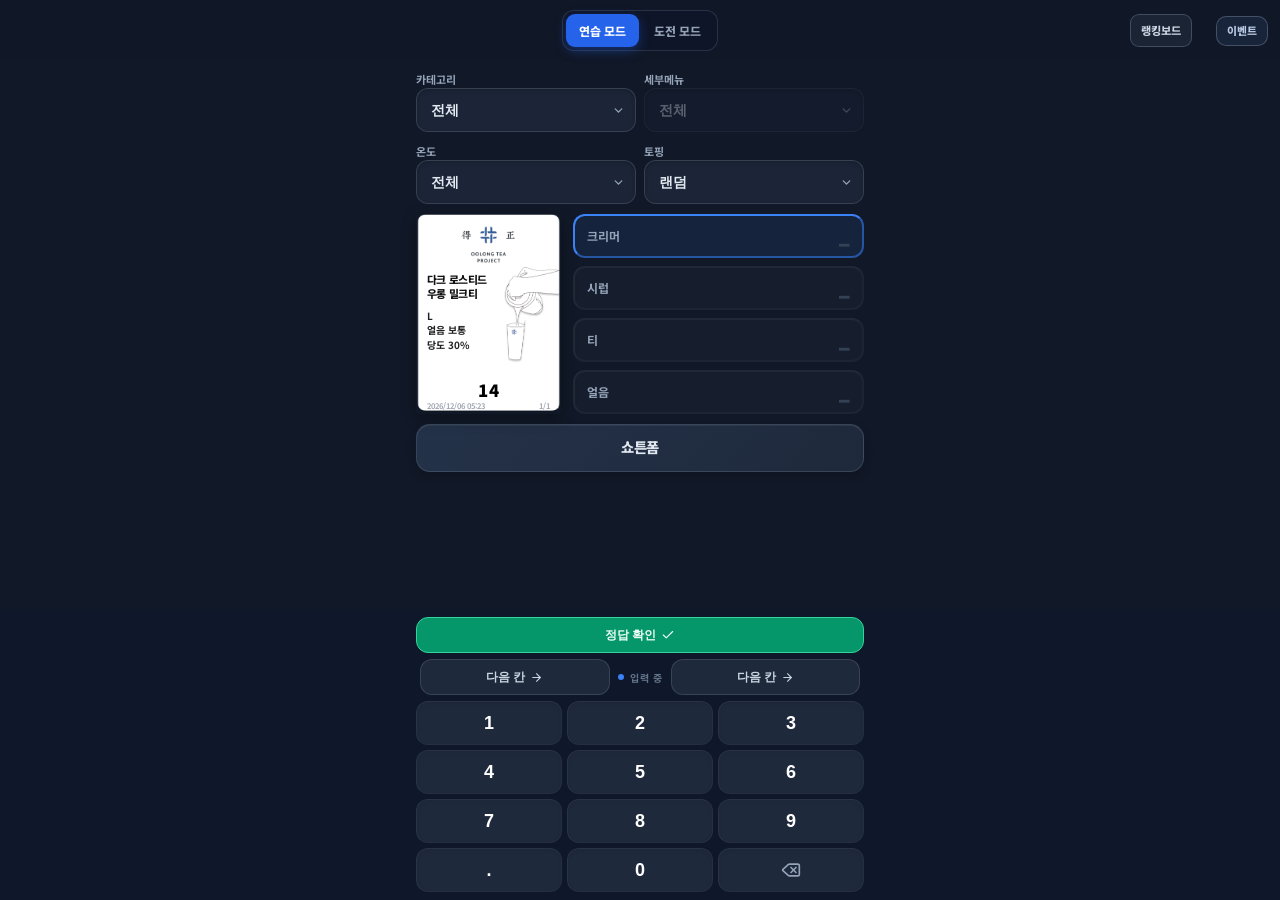
==== commit d6693500: "Confirm successful event and challenge submissions" ====
--- a/index.html
+++ b/index.html
@@ -282,7 +282,7 @@
 
   <script src="https://accounts.google.com/gsi/client" async defer></script>
   <script src="record-service.js?v=1792740500"></script>
-  <script src="challenge-event.js?v=1792740500"></script>
-  <script src="app.js?v=1792740500"></script>
+  <script src="challenge-event.js?v=1792740700"></script>
+  <script src="app.js?v=1792740700"></script>
 </body>
 </html>
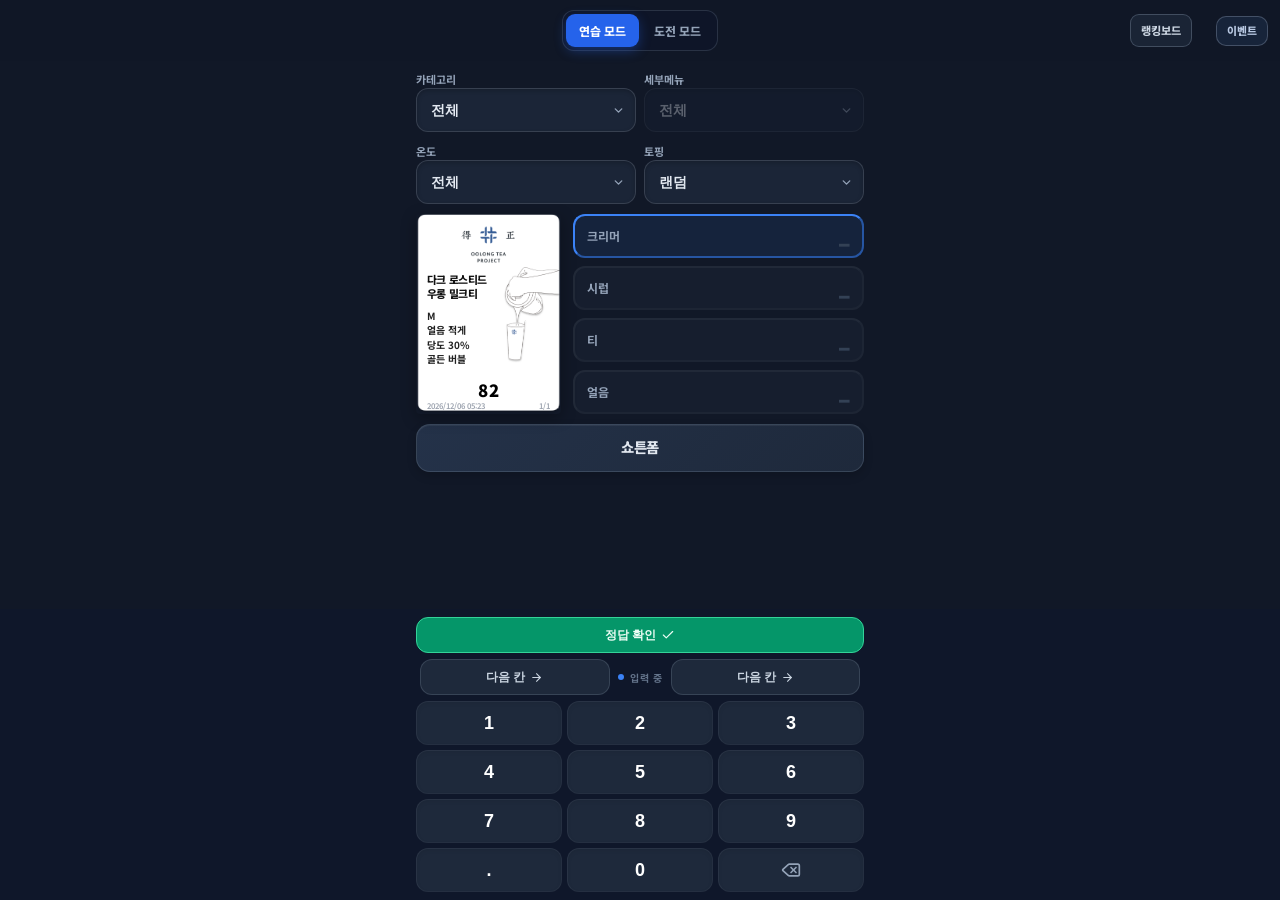
==== commit 0b11a993: "Reuse verified Google identity for repeat submissions" ====
--- a/index.html
+++ b/index.html
@@ -281,7 +281,7 @@
   </div>
 
   <script src="https://accounts.google.com/gsi/client" async defer></script>
-  <script src="record-service.js?v=1792740500"></script>
+  <script src="record-service.js?v=1792740800"></script>
   <script src="challenge-event.js?v=1792740700"></script>
   <script src="app.js?v=1792740700"></script>
 </body>
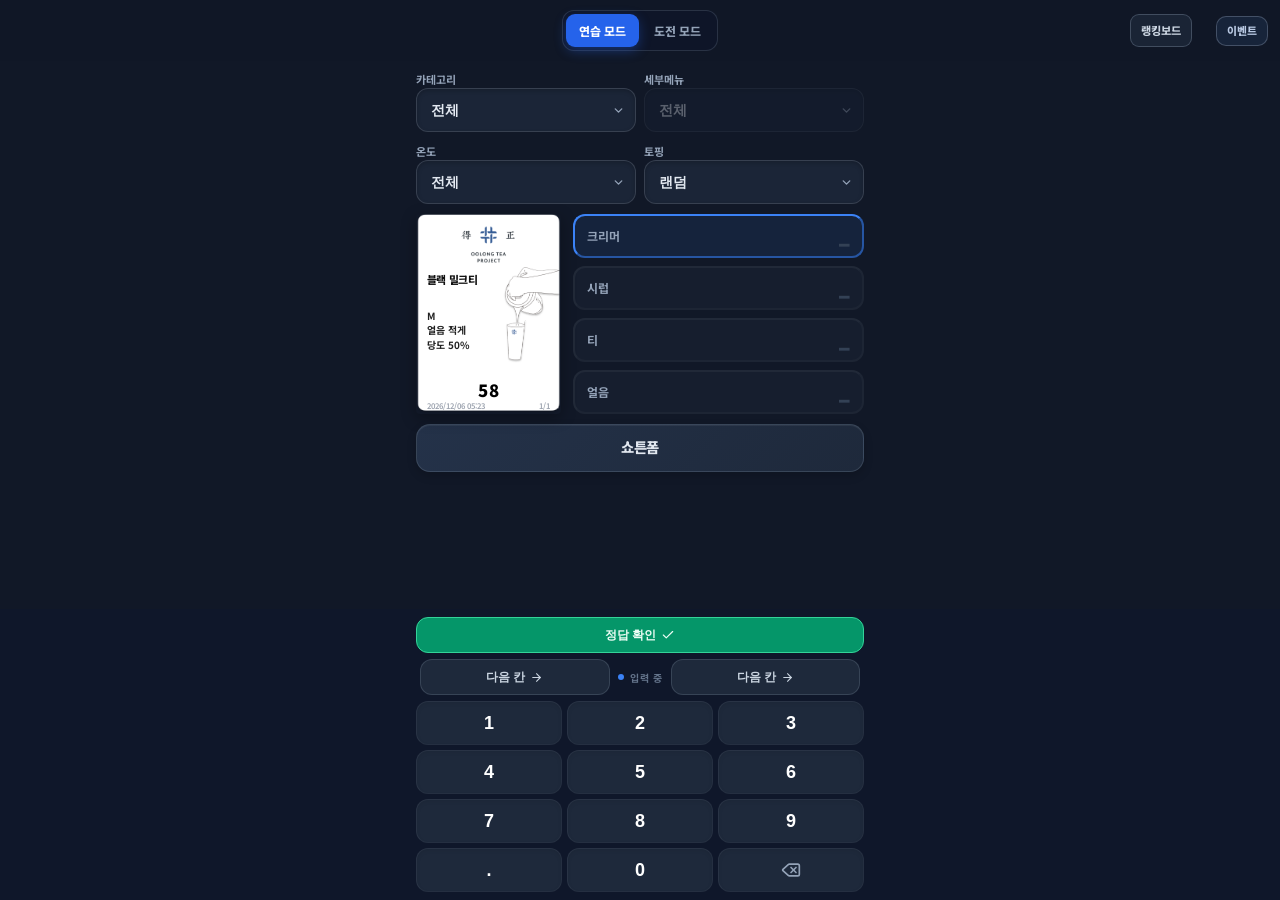
==== commit efee9a2e: "Show personal best on event board after challenge submission" ====
--- a/index.html
+++ b/index.html
@@ -124,9 +124,10 @@
             <p class="challenge-event__mystery-label">랭킹보드</p>
             <div class="challenge-event__slots">
               <div>???</div><div>???</div><div>???</div>
-              <div id="challengeEventMyRecord" class="challenge-event__slot--mine">???</div>
+              <div id="challengeEventMyRecord" class="challenge-event__slot--mine" aria-live="polite">???</div>
               <div>???</div><div>???</div><div>???</div>
             </div>
+            <p class="challenge-event__saved">나의 최단 기록만 표시됩니다.</p>
           </section>
           <button id="btnStartChallengeFromEvent" class="challenge-event__start" type="button">음료퀴즈 도전하기</button>
         </section>
@@ -282,7 +283,7 @@
 
   <script src="https://accounts.google.com/gsi/client" async defer></script>
   <script src="record-service.js?v=1792740800"></script>
-  <script src="challenge-event.js?v=1792740700"></script>
-  <script src="app.js?v=1792740700"></script>
+  <script src="challenge-event.js?v=1792741000"></script>
+  <script src="app.js?v=1792741000"></script>
 </body>
 </html>
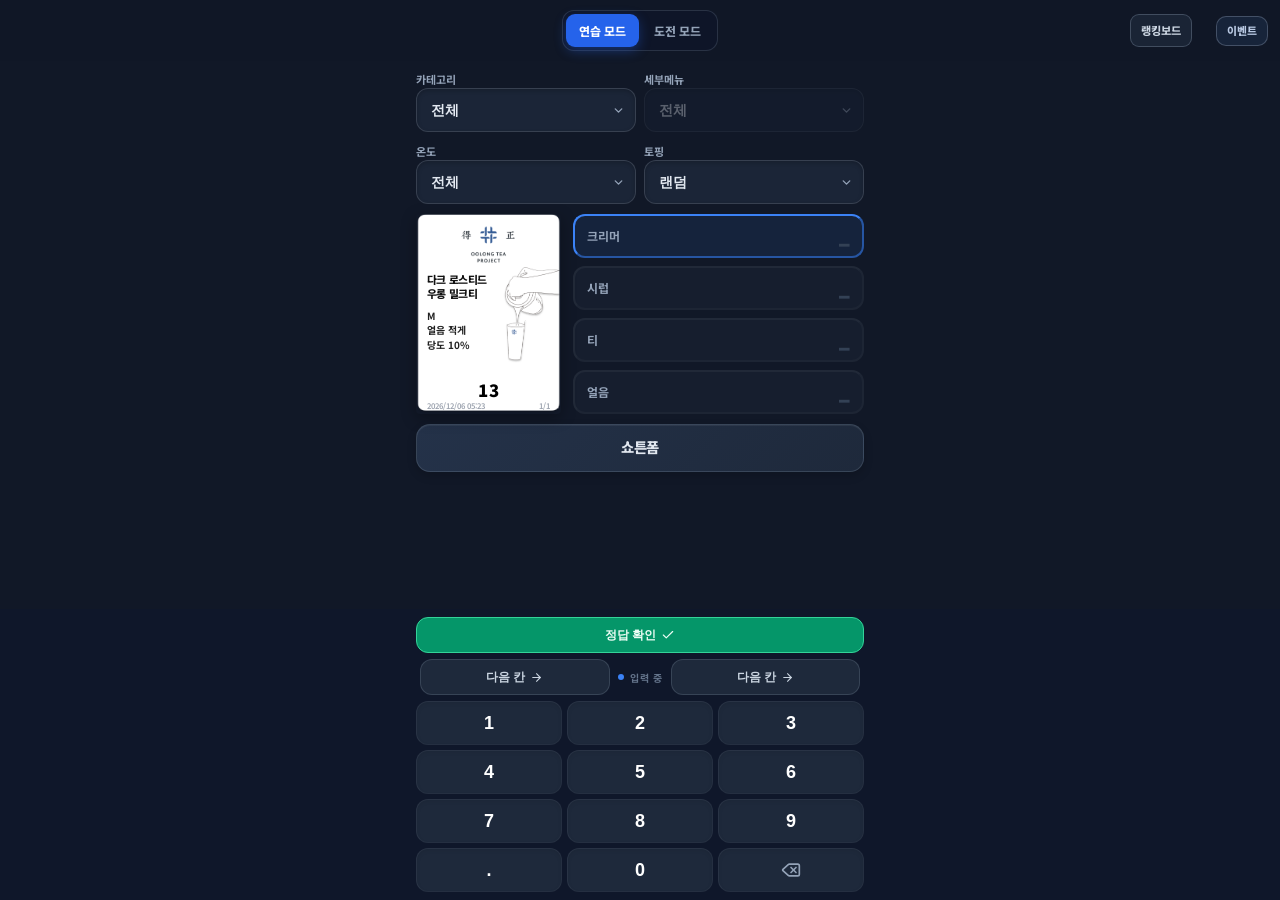
==== commit ece0472f: "Allow time for Google account selection and consent" ====
--- a/index.html
+++ b/index.html
@@ -282,7 +282,7 @@
   </div>
 
   <script src="https://accounts.google.com/gsi/client" async defer></script>
-  <script src="record-service.js?v=1792740800"></script>
+  <script src="record-service.js?v=1792741100"></script>
   <script src="challenge-event.js?v=1792741000"></script>
   <script src="app.js?v=1792741000"></script>
 </body>
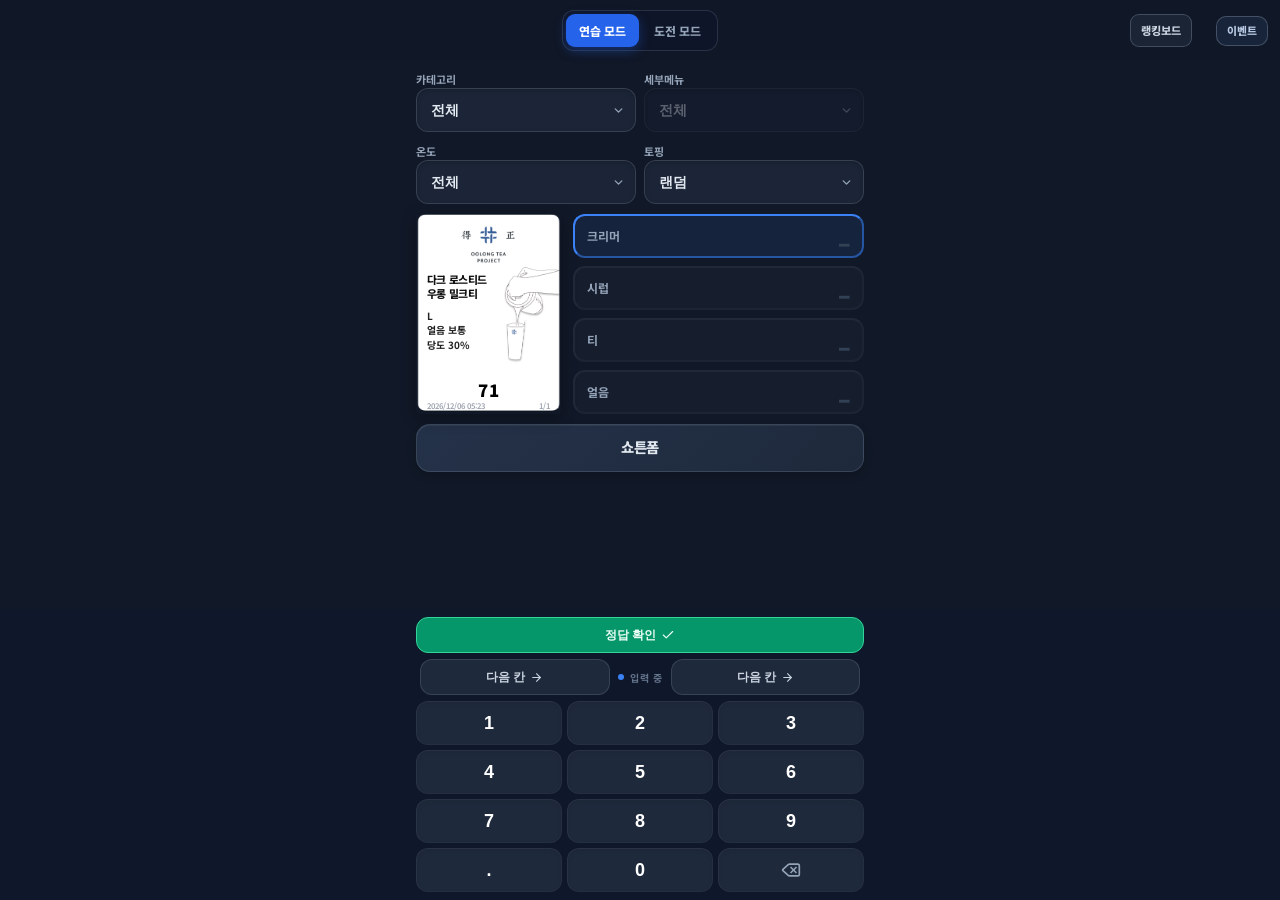
==== commit ee832a28: "Celebrate improvements to personal challenge best" ====
--- a/index.html
+++ b/index.html
@@ -12,7 +12,7 @@
   <link rel="preconnect" href="https://fonts.googleapis.com">
   <link rel="preconnect" href="https://fonts.gstatic.com" crossorigin>
   <link href="https://fonts.googleapis.com/css2?family=Noto+Sans+KR:wght@400;500;600;700;800;900&family=Noto+Serif+KR:wght@700;900&family=Outfit:wght@600;700;800;900&display=swap" rel="stylesheet">
-  <link rel="stylesheet" href="style.css?v=1792740600">
+  <link rel="stylesheet" href="style.css?v=1792741200">
 </head>
 <body class="antialiased bg-[#111827] text-white">
   <div class="app-wrapper min-h-[100dvh] flex flex-col font-outfit pb-4 safe-bottom relative">
@@ -283,7 +283,7 @@
 
   <script src="https://accounts.google.com/gsi/client" async defer></script>
   <script src="record-service.js?v=1792741100"></script>
-  <script src="challenge-event.js?v=1792741000"></script>
-  <script src="app.js?v=1792741000"></script>
+  <script src="challenge-event.js?v=1792741200"></script>
+  <script src="app.js?v=1792741200"></script>
 </body>
 </html>
--- a/style.css
+++ b/style.css
@@ -1507,3 +1507,10 @@
 .quiz-google-auth-card h2 { margin: 0 0 10px; font-size: 21px; }
 .quiz-google-auth-card small { display: block; margin: 0 auto 20px; color: #b8c7df; line-height: 1.5; }
 .quiz-google-auth-button { display: flex; justify-content: center; min-height: 42px; }
+
+/* Brief personal-best achievement, contained within the mystery ranking slot. */
+#challengeEventMyRecord.is-personal-best { position: relative; animation: personal-best-glow .8s ease-in-out 4; }
+.personal-best-badge { position: absolute; left: 50%; top: -16px; transform: translateX(-50%); white-space: nowrap; padding: 5px 12px; border: 1px solid #ffe6a0; border-radius: 20px; background: #ffe5a0; color: #503400; font-size: 12px; font-weight: 800; line-height: 1.4; pointer-events: none; animation: personal-best-badge 3.2s ease both; }
+@keyframes personal-best-glow { 0%,100% { box-shadow: 0 0 0 0 #ffd65b00; } 50% { box-shadow: 0 0 24px 5px #ffd65b88, inset 0 0 18px #ffe8a033; color: #fff8d6; } }
+@keyframes personal-best-badge { 0% { opacity: 0; transform: translate(-50%, 8px); } 15%,80% { opacity: 1; transform: translate(-50%, 0); } 100% { opacity: 0; transform: translate(-50%, -6px); } }
+@media (prefers-reduced-motion: reduce) { #challengeEventMyRecord.is-personal-best { animation: none; box-shadow: 0 0 0 2px #ffe5a0; } .personal-best-badge { animation: none; } }
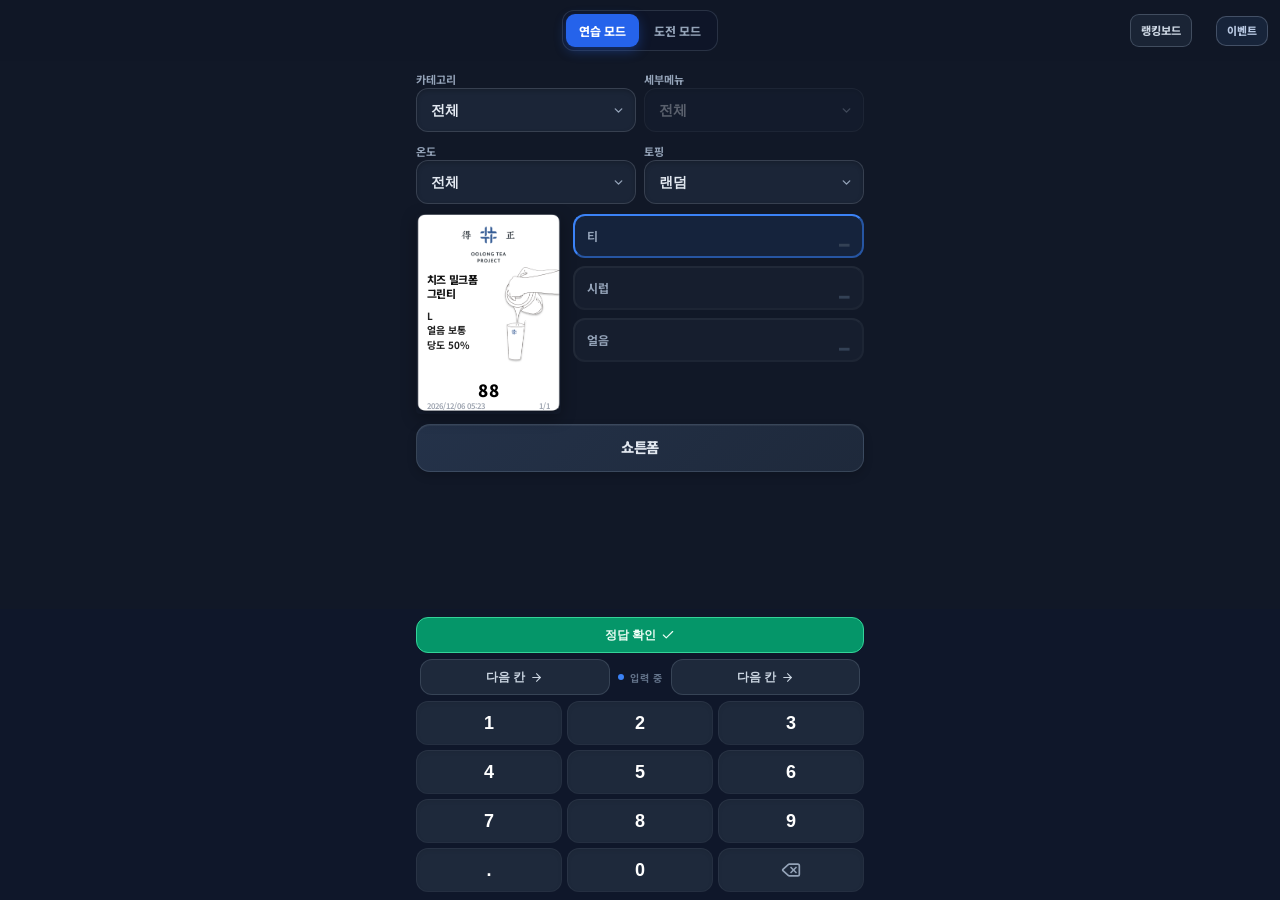
==== commit 9bb4b425: "Simplify challenge record submission form" ====
--- a/index.html
+++ b/index.html
@@ -12,7 +12,7 @@
   <link rel="preconnect" href="https://fonts.googleapis.com">
   <link rel="preconnect" href="https://fonts.gstatic.com" crossorigin>
   <link href="https://fonts.googleapis.com/css2?family=Noto+Sans+KR:wght@400;500;600;700;800;900&family=Noto+Serif+KR:wght@700;900&family=Outfit:wght@600;700;800;900&display=swap" rel="stylesheet">
-  <link rel="stylesheet" href="style.css?v=1792741200">
+  <link rel="stylesheet" href="style.css?v=1792741300">
 </head>
 <body class="antialiased bg-[#111827] text-white">
   <div class="app-wrapper min-h-[100dvh] flex flex-col font-outfit pb-4 safe-bottom relative">
@@ -234,15 +234,15 @@
       <div id="challengeResultStats" class="challenge-result-stats"></div>
       <p id="challengeResultMessage" class="challenge-copy"></p>
       <div id="challengeEmployeePicker" class="hidden">
-        <label class="challenge-label" for="challengeEmployee">기록할 직원명 선택</label>
+        <label class="challenge-label" for="challengeEmployee">본인 이름 선택</label>
         <select id="challengeEmployee" class="challenge-select">
-          <option value="">직원명을 선택하세요</option>
+          <option value="">본인 이름을 선택하세요</option>
         </select>
-        <p id="challengeSetupError" class="challenge-error hidden" role="alert">직원명을 선택해 주세요.</p>
+        <p id="challengeSetupError" class="challenge-error hidden" role="alert">본인 이름을 선택해 주세요.</p>
       </div>
       <div class="challenge-actions challenge-actions--stack">
         <button id="btnSubmitRecord" class="challenge-primary hidden" type="button">기록하기</button>
-        <button id="btnSkipRecord" class="challenge-secondary" type="button">기록하지 않기</button>
+        <button id="btnRetryChallenge" class="challenge-secondary hidden" type="button">돌아가기</button>
       </div>
     </section>
   </div>
@@ -284,6 +284,6 @@
   <script src="https://accounts.google.com/gsi/client" async defer></script>
   <script src="record-service.js?v=1792741100"></script>
   <script src="challenge-event.js?v=1792741200"></script>
-  <script src="app.js?v=1792741200"></script>
+  <script src="app.js?v=1792741300"></script>
 </body>
 </html>
--- a/style.css
+++ b/style.css
@@ -1514,3 +1514,9 @@
 @keyframes personal-best-glow { 0%,100% { box-shadow: 0 0 0 0 #ffd65b00; } 50% { box-shadow: 0 0 24px 5px #ffd65b88, inset 0 0 18px #ffe8a033; color: #fff8d6; } }
 @keyframes personal-best-badge { 0% { opacity: 0; transform: translate(-50%, 8px); } 15%,80% { opacity: 1; transform: translate(-50%, 0); } 100% { opacity: 0; transform: translate(-50%, -6px); } }
 @media (prefers-reduced-motion: reduce) { #challengeEventMyRecord.is-personal-best { animation: none; box-shadow: 0 0 0 2px #ffe5a0; } .personal-best-badge { animation: none; } }
+
+/* Compact challenge completion form. */
+#challengeResultStats { display: block; }
+#challengeResultStats > div { display: flex; justify-content: space-between; align-items: center; gap: 16px; }
+#challengeResultStats span { margin: 0; }
+#challengeResultMessage:empty { display: none; }
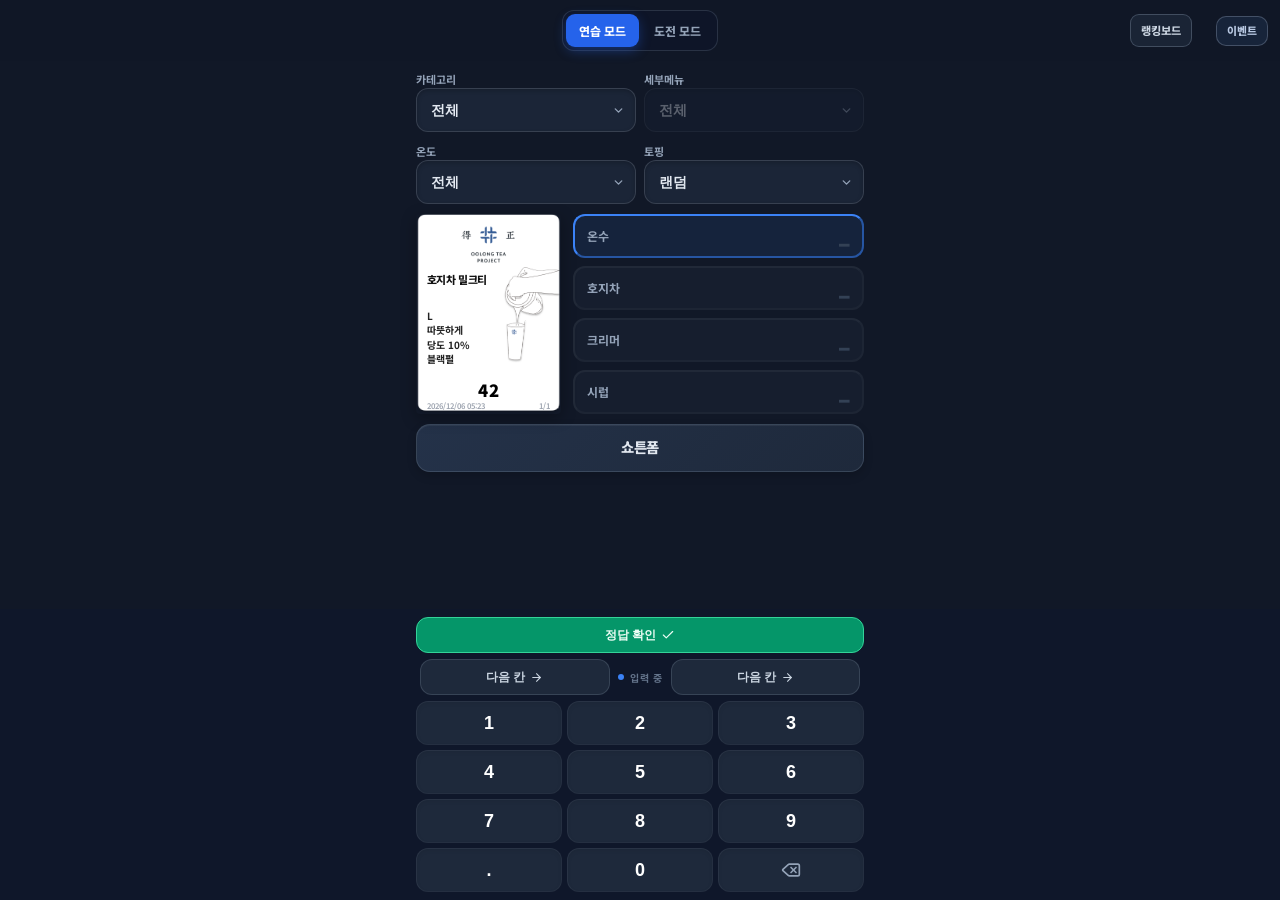
==== commit 330856db: "Separate event prediction and quiz ranking cards" ====
--- a/index.html
+++ b/index.html
@@ -12,7 +12,7 @@
   <link rel="preconnect" href="https://fonts.googleapis.com">
   <link rel="preconnect" href="https://fonts.gstatic.com" crossorigin>
   <link href="https://fonts.googleapis.com/css2?family=Noto+Sans+KR:wght@400;500;600;700;800;900&family=Noto+Serif+KR:wght@700;900&family=Outfit:wght@600;700;800;900&display=swap" rel="stylesheet">
-  <link rel="stylesheet" href="style.css?v=1792741300">
+  <link rel="stylesheet" href="style.css?v=1792741400">
 </head>
 <body class="antialiased bg-[#111827] text-white">
   <div class="app-wrapper min-h-[100dvh] flex flex-col font-outfit pb-4 safe-bottom relative">
@@ -112,6 +112,7 @@
           <p>COMING SOON</p>
         </section>
         <section id="challengeEvent" class="challenge-event hidden" aria-labelledby="challengeEventTitle">
+          <section class="challenge-event__card" aria-labelledby="challengeEventTitle">
           <header class="challenge-event__header">
             <p>EVENT</p>
             <h2 id="challengeEventTitle">7등의 시간을 맞춰라!!!</h2>
@@ -120,6 +121,8 @@
           <p id="challengePredictionSaved" class="challenge-event__saved" aria-live="polite"></p>
           <button id="btnOpenPredictionModal" class="challenge-event__apply" type="button">응모하기</button>
 
+          </section>
+          <section class="challenge-event__card challenge-event__card--quiz" aria-label="음료퀴즈 도전">
           <section class="challenge-event__mystery" aria-label="비공개 내 순위">
             <p class="challenge-event__mystery-label">랭킹보드</p>
             <div class="challenge-event__slots">
@@ -130,6 +133,7 @@
             <p class="challenge-event__saved">나의 최단 기록만 표시됩니다.</p>
           </section>
           <button id="btnStartChallengeFromEvent" class="challenge-event__start" type="button">음료퀴즈 도전하기</button>
+          </section>
         </section>
         <section id="challengeRanking" class="challenge-ranking hidden" aria-live="polite" aria-hidden="true">
           <header class="challenge-ranking__title">
--- a/style.css
+++ b/style.css
@@ -1520,3 +1520,11 @@
 #challengeResultStats > div { display: flex; justify-content: space-between; align-items: center; gap: 16px; }
 #challengeResultStats span { margin: 0; }
 #challengeResultMessage:empty { display: none; }
+
+/* Separate prediction and quiz cards while keeping one event navigation target. */
+.challenge-event { overflow: visible; padding: 0; border: 0; border-radius: 0; background: none; box-shadow: none; }
+.challenge-event__card { padding: 22px 17px 18px; border: 1px solid rgba(104,142,202,.38); border-radius: 22px; background: radial-gradient(circle at 82% 0%,rgba(65,110,227,.28),transparent 35%),linear-gradient(145deg,#182b49,#0b1629); box-shadow: 0 12px 28px rgba(0,0,0,.2); }
+.challenge-event__card + .challenge-event__card { margin-top: 20px; }
+.challenge-event__card--quiz { background: linear-gradient(145deg,#1d2541,#0b1629); border-color: rgba(155,137,212,.38); }
+.challenge-event__card--quiz .challenge-event__mystery { margin-top: 0; padding-top: 0; border-top: 0; }
+@media (max-width: 420px) { .challenge-event__card { padding: 19px 14px 15px; border-radius: 18px; } }
